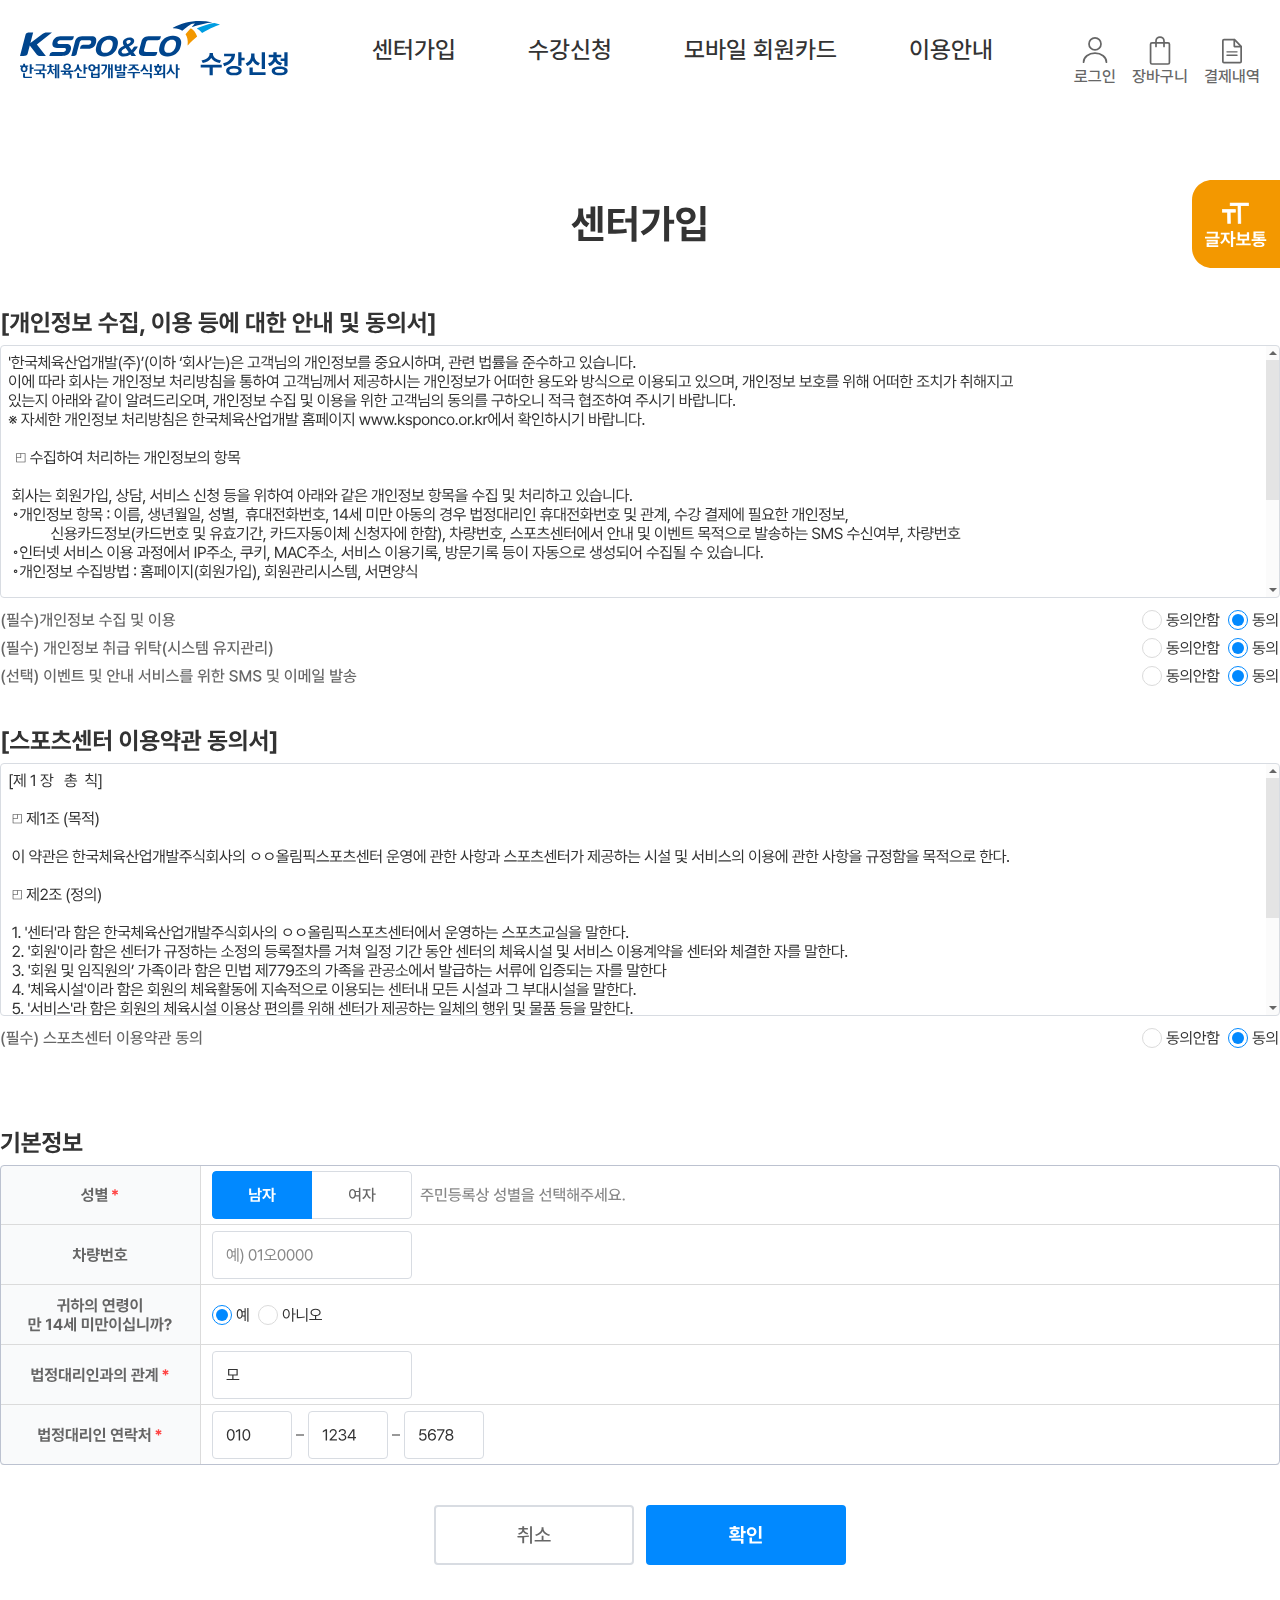
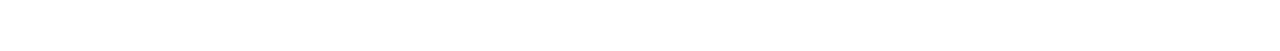
==== views/user/cs_center_join.html @ 066cdbfc ":lipstick: 한국체육산업개발 - 인덱스 페이지 수정 + 센터가입 이미지 추가" ====
<!doctype html>
<html lang=ko>
<head>
    <meta charset="UTF-8">
    <meta name="viewport" content="width=device-width, user-scalable=no, initial-scale=1.0, maximum-scale=1.0, minimum-scale=1.0">
    <meta http-equiv="X-UA-Compatible" content="ie=edge">

    <!-- css -->
    <link rel="stylesheet" href="../../resources/lib/jquery-ui-1.13.2/jquery-ui-1.13.2.css">
    <link rel="stylesheet" href="../../resources/lib/swiper/swiper.css">
    <link rel="stylesheet" href="../../resources/css/main.css">

    <!-- lib -->
    <script src="../../resources/lib/jquery-3.6.1/jquery-3.6.1.js"></script>
    <script src="../../resources/lib/jquery-ui-1.13.2/jquery-ui-1.13.2.js"></script>
    <script src="../../resources/lib/swiper/swiper.js"></script>

    <!-- js -->
    <script src="../../resources/js/main.js"></script>

    <title>센터가입</title>
    <style>
        .content-box{padding-top:20px;}
        .content-box > img{width:100%;}
    </style>
</head>
<body data-text-size="normal">
<!-- [웹 접근성] : 본문 바로가기 -->
<a href="#main" id="skip-nav">본문 바로가기</a>

<!-- [공통] 글자 텍스트 아이콘 -->
<div class="fixed-btn-wrap">
    <button type="button" class="txt-size-btn sm"><span class="visually-hidden">글씨 크게 보기</span></button>
    <button type="button" class="txt-size-btn rg active"><span class="visually-hidden">글씨 보통 보기</span></button>
    <button type="button" class="txt-size-btn lg"><span class="visually-hidden">글씨 크게 보기</span></button>
</div>

<!-- 헤더 -->
<header>
    <!-- [사이드바] dim 처리 영역 -->
    <div id="dim-overlay" class="dim"></div>
    <div class="content-wrap">
        <h1>
            <a href="../user/main.html">
                <img src="../../resources/img/common/kspo_logo.svg" alt="한국체육산업개발주식회사 수강신청" />
            </a>
        </h1>
        <nav class="sidebar">
            <!-- pc 에서의 gnb -->
            <ul class="pc-only-f">
                <li><a href="../user/cs_center_join.html">센터가입</a></li>
                <li><a href="../user/cs_course_registration.html">수강신청</a></li>
                <li><a href="../user/cs_mobile_user_card.html">모바일 회원카드</a></li>
                <li><a href="#">이용안내</a></li>
            </ul>
            <!-- mobile 에서의 gnb -->
            <div class="sidebar-title-wrap mobile-only-f">
                <button type="button" class="user-btn">로그인</button>
                <button type="button" class="close-btn"><span class="visually-hidden">닫기</span></button>
            </div>
            <div class="sidebar-menu-wrap">
                <ul class="sidebar-list mobile-only">
                    <li><a href="../user/cs_mobile_user_card.html">모바일 회원카드</a></li>
                    <li><a href="../user/cs_center_join.html">센터가입</a></li>
                    <li><a href="../user/cs_course_registration.html">수강신청</a></li>
                    <li><a href="../user/cs_shopping_cart.html">장바구니</a></li>
                    <li><a href="../user/cs_payment_history.html">결제내역</a></li>
                    <li><a href="#">이용안내</a></li>
                </ul>
            </div>
        </nav>
        <div class="btn-wrap pc-only-f">
            <a href="#" class="ico-user"><span>로그인</span></a>
            <a href="../user/cs_shopping_cart.html" class="ico-bag"><span>장바구니</span></a>
            <a href="../user/cs_payment_history.html" class="ico-pay"><span>결제내역</span></a>
        </div>
        <div class="btn-wrap sm mobile-only-f">
            <a href="#" class="ico-btn ico-user"><span class="visually-hidden">로그인</span></a>
            <a href="#" class="ico-btn ico-bc"><span class="visually-hidden">바코드</span></a>
            <button type="button" class="ico-btn ico-hamburger"><span class="visually-hidden">메뉴 열기</span></button>
        </div>
    </div>
</header>

<!-- 메인 -->
<main id="main">
    <div class="inner-wrap">
        <div class="content-box">
            <img src="../../resources/img/examplePage/img4-pc.svg" class="pc-only" alt="" />
<!--            <img src="../../resources/img/examplePage/img1-mo.svg" class="mobile-only" alt="" />-->
        </div>
    </div>
</main>
<script>
  $(document).ready(function () {
    const $hamburgerBtn = $('.ico-hamburger'); // 햄버거 버튼
    const $dimOverlay = $('#dim-overlay'); // Dim 처리 요소
    const $sidebar = $('.sidebar'); // 사이드바 메뉴
    const $closeBtn = $('.close-btn'); // 닫기 버튼
    const breakpoint = 1200; // PC와 모바일을 구분할 기준 너비

    // 햄버거 버튼 클릭 이벤트
    $hamburgerBtn.on('click', function () {
      if ($(window).width() < breakpoint) {
        // 모바일 화면일 때만 active 클래스 추가
        $dimOverlay.addClass('active');
        $sidebar.addClass('active');
        $('body').addClass('no-scroll'); // 뒷배경 스크롤 방지
      }
    });

    // 사이드바 닫기 버튼 클릭 이벤트
    $closeBtn.on('click', function () {
      removeActiveClasses();
    });

    // Dim 영역 클릭 시 사이드바 닫기
    $dimOverlay.on('click', function () {
      removeActiveClasses();
    });

    // 윈도우 리사이즈 이벤트
    $(window).on('resize', function () {
      if ($(window).width() >= breakpoint) {
        // PC 모드로 전환되면 초기화
        removeActiveClasses();
      }
    });

    // 상태 초기화 함수
    function removeActiveClasses() {
      $dimOverlay.removeClass('active');
      $sidebar.removeClass('active');
      $('body').removeClass('no-scroll'); // 스크롤 가능하게
    }
  });

</script>
</body>
</html>
---- resources/css/main.css ----
@import "font.css";
@import "reset.css";
:root {
    /* fonts weight */
    --fw-regular: 400;
    --fw-medium: 500;
    --fw-bold: 700;

    /* color */
    --color-white: #fff;
    --color-black: #333;
}
body[data-text-size='lg'] {
    /* fonts size (보통) */
    --txt-size01 : 16px;
    --txt-size02 : 18px;
    --txt-size03 : 20px;
    --txt-size04 : 24px;
    --txt-size05 : 28px;
    --txt-size06 : 32px;
    --txt-size07 : 36px;
    --txt-size08 : 40px;
    --txt-size09 : 48px;
    --txt-size10 : 60px;
    --txt-size11 : 68px;
    @media (max-width: 767px) {
        --txt-size04: 16px;
        --txt-size05: 18px;
        --txt-size07: 24px;
        --txt-size10: 24px; /* 원하는 수업을 바로 신청하세요 */
        --txt-size11: 38px;
    }
}
body[data-text-size='normal'] {
    /* fonts size (보통) */
    --txt-size01: 14px;
    --txt-size02: 16px;
    --txt-size03: 18px;
    --txt-size04: 20px;
    --txt-size05: 24px;
    --txt-size06: 28px;
    --txt-size07: 32px;
    --txt-size08: 36px;
    --txt-size09: 40px;
    --txt-size10: 48px;
    --txt-size11: 56px;

    @media (max-width: 767px) {
        --txt-size04: 13px;/* 센터 가입 */
        --txt-size05: 16px;
        --txt-size06: 16px; /* 원하시는 센터가 목록에 없으신가요 */
        --txt-size07: 20px;
        --txt-size09: 24px;
        --txt-size10: 20px; /* 원하는 수업을 바로 신청하세요 */
        --txt-size11: 32px;
    }
}

body[data-text-size='small'] {
    /* fonts size (보통) */
    --txt-size01 : 13px;
    --txt-size02 : 14px;
    --txt-size03 : 16px;
    --txt-size04 : 18px;
    --txt-size05 : 20px;
    --txt-size06 : 24px;
    --txt-size07 : 28px;
    --txt-size08 : 32px;
    --txt-size09 : 36px;
    --txt-size10 : 40px;
    --txt-size11 : 48px;
    @media (max-width: 767px) {
        --txt-size04: 12px;
        --txt-size05: 14px;
        --txt-size07: 18px;
        --txt-size10: 18px; /* 원하는 수업을 바로 신청하세요 */
        --txt-size11: 28px;
    }
}


/* 글자크기 변경 */
/* [전체] 공통 */
*{color:inherit;font-family:inherit;font-size:inherit;font-weight:inherit;line-height:1.4;word-break:break-all;padding:0;margin:0;box-sizing:border-box;}
html, body{height:100%;font-family:"Pretendard", sans-serif;font-weight:var(--fw-regular);}
#skip-nav {position: fixed;left: 0;top: -40px;width: 100%;line-height: 40px;text-align: center;background-color: rgba(0, 0, 0, 0.8);color: #ffffff;z-index: 1000000;transition: top 0.3s;box-sizing: border-box;}
#skip-nav:focus {top:0;border:5px solid #6dd585;border-radius:8px;}
.blind{height:1px;width: 1px;position: absolute;overflow: hidden;clip: rect(1px 1px 1px 1px);margin: 0;}
.visually-hidden {position:absolute;width:1px;height:1px;margin:-1px;padding:0;overflow:hidden;clip:rect(0,0,0,0);border:0;white-space: nowrap;}
.pc-only {display:block!important;}
.pc-only-f {display:flex!important;}
.mobile-only {display:none!important;}
.mobile-only-f {display:none!important;}
.ico-btn{width:28px;height:28px;}
.ico-btn.ico-bc{background:url(../img/ico/ico_bc.svg) center top no-repeat;background-size:28px;}
.ico-btn.ico-hamburger{background:url(../img/ico/ico_menu.svg) center top no-repeat;background-size:28px;}
body.no-scroll {overflow: hidden; /* 스크롤 막기 */}
/* 공통 (모달 스타일) */
.modal {display:none;width:100%;height:100%;position:fixed;top:0;left:0;background-color:rgba(0, 0, 0, 0.5);z-index: 100002;}
.modal-content {background-color: var(--color-white);padding-top:64px;border-radius: 8px; width: 90%; max-width: 800px; position: absolute; top: 50%; left: 50%; transform: translate(-50%, -50%);}
.modal-content .title-wrap {width:100%;height:64px;display:flex;justify-content:space-between;align-items:center;padding:20px;position:absolute;left:0;top:0;border-bottom:1px solid #D8DCE2;}
.modal-content .title-wrap > h3 {font-size:var(--txt-size05);font-weight:var(--fw-bold)}
.modal-content .close-btn {width:28px;height:28px;background:url(../img/ico/ico_modal_close.svg) center center no-repeat;background-size:contain;cursor:pointer;}
.modal-body {padding:40px 70px;max-height: 60vh;overflow-y: auto;}
.modal-content > .btn-wrap{padding-top:10px;}
.modal-body.h-auto {height: auto;max-height: none;}

/* 바코드 */
.bc-box > * {flex:1;width:100%;}
.bc-pl-tit {font-size:var(--txt-size05);font-weight:var(--fw-medium);color:#0189FF;}
.bc-user-name {font-size:var(--txt-size08);font-weight:var(--fw-bold);color:#333333;}
.bc-user-num {font-size:var(--txt-size06);font-weight:var(--fw-bold);color:#666666;}
.bc-img-box > img {width:100%;}
.bc-pl-tit + .bc-user-name {margin-top:20px;}
.bc-user-name + .bc-user-num {margin-top:8px;}
.bc-user-num + .bc-img-box {margin-top:12px;}
/* 글자크기 변경 아이콘 */
.fixed-btn-wrap {width:88px;height:88px;position:fixed;top:180px;right:0;z-index:10000;}
.fixed-btn-wrap > button {display:none;position:absolute;left:0;top:0;}
.fixed-btn-wrap > button.active{display:block;}
.txt-size-btn.sm {width:100%;height:100%;background:url(../img/common/txt-sm.svg)center center no-repeat;background-size:contain;}
.txt-size-btn.rg {width:100%;height:100%;background:url(../img/common/txt-rg.svg)center center no-repeat;background-size:contain;}
.txt-size-btn.lg {width:100%;height:100%;background:url(../img/common/txt-big.svg)center center no-repeat;background-size:contain;}

/* header */
header {width:100%;height:100px;display:flex;align-items:center;position:fixed;top:0;left:0;z-index:10000;background-color:var(--color-white);}
header > .content-wrap {max-width:1760px;width:100%;height:100%;display:flex;justify-content:space-between;align-items:center;margin:0 auto;}
header  h1 {width:270px;height:58px;}
header  h1  a {display:flex;}
header  h1  a > img {width: 100%;}

/* header > nav */
nav > ul > li > a {display:inline-flex;padding:12px;font-size:var(--txt-size05);font-weight:var(--fw-medium);color:var(--color-black);}
nav > ul {display:flex;align-items:center;gap:96px;}
header .btn-wrap {display:flex;align-items:center;gap:16px;}
header .btn-wrap > a {display:inline-flex;padding-top:32px;position:relative;font-size:16px;font-weight:var(--fw-medium);color:#666666;}
header .btn-wrap > a.ico-user {min-width:42px;background:url(../img/ico/ico_login.svg) center top no-repeat;background-size:contain;width:28px;height:28px;}
header .btn-wrap > a.ico-bag {min-width:56px;background:url(../img/ico/ico_bag.svg) center top no-repeat;background-size:contain;width:28px;height:28px;}
header .btn-wrap > a.ico-pay {min-width:56px;background:url(../img/ico/ico_paper.svg) center top no-repeat;background-size:contain;width:28px;height:28px;}
header .btn-wrap.sm {gap:8px;}

/* main-con-box 색상 박스 */
button.main-con-box {display:flex;}
.main-con-box{border-radius:32px;padding:40px 32px;}
.main-con-box:hover{box-shadow: 0 4px 4px rgba(0, 0, 0, 0.1);transition: box-shadow 0.3s;}
.main-con-box.blue {background-color:#D2E1FF}
.main-con-box.orange {background-color:#FFF2E4}
.main-con-box.green {background-color:#E7FFE8}
.main-con-box.skyblue {background-color:#EAF4FF}
.main-con-box.purple {background-color:#EAE3FF}
.main-con-box.red {background-color:#FFEEED;}
.main-con-box.gray {background-color:#EFEFEF}
.main-con-box.type1 {padding:60px 40px;background-image:url(../img/mainPage/main1.png);background-repeat:no-repeat;background-position:calc(100% - 48px) calc(100% - 40px);}
.main-con-box.type2 {flex:1;background-image: url(../img/mainPage/main2.png);background-repeat:no-repeat;background-position:calc(100% - 32px) calc(100% - 20px);height:380px;}
.main-con-box.type3 {width:300px;background-image: url(../img/mainPage/main3.png);background-repeat:no-repeat;background-position:calc(100% - 32px) calc(100% - 20px);height:380px;}
.main-con-box.type4 {flex:1;background-image: url(../img/mainPage/main4.png);background-repeat:no-repeat;background-position:calc(100% - 32px) calc(100% - 20px);height:280px;}
.main-con-box.type5 {flex:1;background-image: url(../img/mainPage/main5.png);background-repeat:no-repeat;background-position:calc(100% - 32px) calc(100% - 20px);height:280px;}
.main-con-box.type6 {flex:1;padding:27px 32px;}
.main-con-box.type7 {flex:1;background-image: url(../img/subPage/sub1.png);background-repeat:no-repeat;background-position:calc(100% - 20px) calc(100% - 16px);}
.main-con-box.type8 {flex:1;background-image: url(../img/subPage/sub2.png);background-repeat:no-repeat;background-position:calc(100% - 20px) calc(100% - 16px);}
.main-con-box.type9 {flex:1;background-image: url(../img/subPage/sub3.png);background-repeat:no-repeat;background-position:calc(100% - 20px) calc(100% - 16px);}
.main-con-box.type10 {flex:1;background-image: url(../img/subPage/sub4.png);background-repeat:no-repeat;background-position:calc(100% - 20px) calc(100% - 16px);}
.main-con-box.type11 {flex:1;background-image: url(../img/subPage/sub5.png);background-repeat:no-repeat;background-position:calc(100% - 20px) calc(100% - 16px);}

/* 메인 페이지 */
/* main */
main {padding-top:100px;}
main > .sec{width:100%;margin:0 auto;}

/* 공통 */
.flex-wrap {width:100%;display:flex;gap:20px;}
.flex-wrap.end {justify-content:flex-end;}
.flex-wrap.between {justify-content:space-between;}
.flex-wrap.al-end{align-items:flex-end;}
.flex-wrap.al-center{align-items:center;}
.flex-wrap.col-ver{flex-direction:column;}
.flex-wrap.gap-auto{gap:0;}
span.title-wrap{display:block;}
span.title-wrap span {display:block;text-align:left;}
.title-wrap > h2 {font-size:var(--txt-size11);font-weight:var(--fw-bold);color:#0189FF;}
span.title-wrap > .h4,
.title-wrap > h4 {font-size:var(--txt-size07);font-weight:var(--fw-bold);color:#333333;}
.title-wrap > p {font-size:var(--txt-size05);font-weight:var(--fw-medium);color:#666666;}
.title-wrap > h4.txt-big {font-size:var(--txt-size10);}
.title-wrap > h4.txt-sm {font-size:var(--txt-size05);}
.title-wrap > p.txt-sm {font-size:var(--txt-size04);}
.title-wrap > h4 + p.txt-sm {margin-top:12px;}
.title-wrap > h4.txt-sm + p.txt-sm{margin-top:4px;}
.title-wrap > p + h2 {margin-top:9px;}
.title-wrap > p + h4 {margin-top:12px;}
.title-wrap .link-btn {margin-top:12px;}
.link-btn {display:inline-flex;width:60px;height:60px;border-radius:50%;background:var(--color-white) url(../img/ico/ico_arrow_lg.svg) center center no-repeat;background-size:28px;  box-shadow: 0 4px 6px rgba(0, 0, 0, 0.1);}

/* sub-ver title */
.title-wrap.sub-ver {display:flex;flex-direction:column;align-items:center;gap:12px;margin-bottom:60px;}
.title-wrap.sub-ver > h2 {font-size:var(--txt-size09);font-weight:var(--fw-bold);color:#333333;}
.title-wrap.sub-ver > p {font-size: var(--txt-size05);font-weight:var(--fw-medium);color:#666666;}


/* dim */
.dim {display:none;position:fixed;top:0;left:0;width:100%;height:100vh;background:rgba(0,0,0,0.25);z-index:100002;opacity:1;transition:opacity 0.3s;}
.dim.active {display:block;opacity:1;}
.sidebar-title-wrap {width:100%;height:60px;background-color:#0189FF;display:flex;justify-content:space-between;align-items:center;padding:16px 16px 16px 12px;}

/* #sec1 */
#sec1 {width:100%;padding:26px 0 60px;}
#sec1 > .content-wrap{width:100%;max-width:1760px;margin:0 auto;display:flex;align-items:stretch;}
#sec1 .title-wrap + .main-con-box.type1 {margin-top:28px;height: 100%;}
#sec1 .flex-wrap.first {width:760px;}
#sec1 .flex-wrap.first + .flex-wrap {flex:1;}

/*-------------------------------------------------------------------*/
/* 서브 페이지 공통 */
.inner-wrap{width:100%;padding-top:80px;padding-bottom:86px;}
.content-box {width:100%;max-width:1280px;margin:0 auto;}
.content-box.lg {max-width:1580px;}

/* 1. cs_mobile_user_card : 모바일 회원카드 */
.online-card-wrap {padding:20px 0;}
.online-card-wrap > *{flex:1;height:460px;padding:28px 20px;}
.online-card-wrap .title-wrap > .h4 + .link-btn,
.online-card-wrap .title-wrap > h4 + .link-btn {margin-top:16px;}
.online-card-wrap + .flex-wrap {margin-top:20px;}
.txt-gray {font-size:var(--txt-size06);font-weight:var(--fw-bold);color:#666666;text-align:left;}
.arrow_link {display:inline-flex;align-items:center;padding-right:48px;height:40px;font-size: var(--txt-size04);font-weight:var(--fw-medium);color:#0189FF;background:url(../img/ico/ico_arrow_white_circle.svg) right 0 center no-repeat;background-size:40px;}
.txt-gray + .arrow_link {margin-left:60px;}

/* [반응형] : pc */
@media (max-width: 1760px) {
    /* header */
    header > .content-wrap {max-width:100%;padding:0 20px;}

    /* header > nav */
    nav > ul > li > a {padding:12px 6px;}
    nav > ul {gap:66px;}

    /* #sec1 */
    #sec1 > .content-wrap{max-width:100%;padding:0 20px;}
}

@media (max-width: 1500px) {
    /* 공통 */
    .flex-wrap.flex1 {flex:1;}

    /* header > nav */
    nav > ul > li > a {display:inline-flex;padding:12px;font-size:24px;font-weight:var(--fw-medium);color:var(--color-black);}
    nav > ul {display:flex;align-items:center;gap:48px;}

    /* #sec1 */
    #sec1 .flex-wrap.first {flex:1;}

    /* sec1 > main-con-box */
    .main-con-box.type1 {background-size:360px;}
    .main-con-box.type2 {background-size:180px;}
    .main-con-box.type3 {width:auto;flex:1;background-size:180px;}
    .main-con-box.type4 {background-size:180px;}
    .main-con-box.type5 {background-size:180px;}
}

/* [반응형] : 모바일 */
@media (max-width: 1200px) {
    /* 공통 */
    .pc-only {display:none!important;}
    .pc-only-f {display:none!important;}
    .mobile-only {display:block!important;}
    .mobile-only-f {display:flex!important;}

    /* 공통 */
    .flex-wrap.mo-col {flex-direction: column;}
    .flex-wrap.mo-j-start {justify-content:flex-start;}

    /* sec1 > main-con-box */
    .main-con-box{border-radius:8px;padding:16px 12px;}
    .main-con-box.type1 {flex:1;width:100%;}
    .main-con-box.type2 {flex:1;background-image: url(../img/mainPage/main2.png);background-repeat:no-repeat;background-position:calc(100% - 32px) calc(100% - 20px);height:380px;}
    .main-con-box.type3 {width:300px;background-image: url(../img/mainPage/main3.png);background-repeat:no-repeat;background-position:calc(100% - 32px) calc(100% - 20px);height:380px;}
    .main-con-box.type4 {flex:1;background-image: url(../img/mainPage/main4.png);background-repeat:no-repeat;background-position:calc(100% - 32px) calc(100% - 20px);height:280px;}
    .main-con-box.type5 {flex:1;background-image: url(../img/mainPage/main5.png);background-repeat:no-repeat;background-position:calc(100% - 32px) calc(100% - 20px);height:280px;}
    .main-con-box.type6 {flex:1;padding:27px 32px;}
    .main-con-box.type7 {flex:1;background-image: url(../img/subPage/sub1.png);background-repeat:no-repeat;background-position:calc(100% - 20px) calc(100% - 16px);}
    .main-con-box.type8 {flex:1;background-image: url(../img/subPage/sub2.png);background-repeat:no-repeat;background-position:calc(100% - 20px) calc(100% - 16px);}
    .main-con-box.type9 {flex:1;background-image: url(../img/subPage/sub3.png);background-repeat:no-repeat;background-position:calc(100% - 20px) calc(100% - 16px);}
    .main-con-box.type10 {flex:1;background-image: url(../img/subPage/sub4.png);background-repeat:no-repeat;background-position:calc(100% - 20px) calc(100% - 16px);}
    .main-con-box.type11 {flex:1;background-image: url(../img/subPage/sub5.png);background-repeat:no-repeat;background-position:calc(100% - 20px) calc(100% - 16px);}

    /* #sec1 */
    #sec1 .flex-wrap.first {width:100%;}

    /* sidebar */
    .sidebar {position:fixed;right:-280px;top:0;width:280px;height:100vh;padding-top:60px;z-index:100005;background-color:var(--color-white);transition: right 0.3s ease; /*transform:translateX(100%);transition:transform 0.3s*/;overflow-y:auto;}
    .sidebar.active {right:0;}
    .sidebar .sidebar-title-wrap .user-btn {height:28px;color:var(--color-white);font-size:18px;font-weight:var(--fw-medium);padding-left:32px;background:url(../img/ico/ico_login_white.svg) left center no-repeat;background-size:28px;}
    .sidebar .sidebar-title-wrap .close-btn {width:28px;height:28px;background:url(../img/ico/ico_close.svg) center center no-repeat;background-size:28px;}
    .sidebar-title-wrap{width:100%;align-items:center;justify-content:space-between;position:absolute;left:0;top:0;height:60px;}
    .sidebar .sidebar-menu-wrap {padding:8px 0;}
    .sidebar-list > li {border-bottom:1px solid #ebebeb;}
    .sidebar-list > li > a {display:block;padding:16px 12px 16px 24px ;font-size:18px;font-weight:var(--fw-medium);color:#333333;}

    /*---------------------------------*/
    /* 서브 페이지 공통 */
    .inner-wrap{padding-top:60px;padding-bottom:22px;}
    .content-box {max-width:100%;padding:0 16px;}
    .content-box.lg {max-width:100%;}
    /* 1. cs_mobile_user_card : 모바일 회원카드 */
    .online-card-wrap > *{height:80px;padding:12px 16px;}
    .online-card-wrap .title-wrap > h4 + .link-btn {margin-top:8px;}
    .online-card-wrap + .flex-wrap {margin-top:0;}
    .txt-gray {text-align:left;}
    .arrow_link {padding-right:22px;height:20px;background:url(../img/ico/ico_arrow_white_circle.svg) right 0 center no-repeat;background-size:22px;}
    .txt-gray + .arrow_link {margin-left:42px;}
}
@media (max-width: 767px) {
    /* 공통 */
    .flex-wrap{gap:12px;}
    .title-wrap > p + h2 {margin-top:4px;}
    .title-wrap > p + h4 {margin-top:8px;}
    .txt-big + .link-btn {margin-top:24px;}
    .link-btn {display:inline-flex;width:36px;height:36px;border-radius:50%;background:var(--color-white) url(../img/ico/ico_arrow_sm.svg) center center no-repeat;background-size:20px;}

    /* sub-ver title */
    .title-wrap.sub-ver {gap:8px;margin-bottom:0;padding:0 16px;}

    /* main-con-box 색상 박스 */
    .main-con-box.type1 {padding:20px 12px;background-position:calc(100% - 12px) calc(100% - 12px);background-size: 150px;height:173px;}
    .main-con-box.type2 {background-position:calc(100% - 8px) calc(100% - 8px);background-size: 96px;height:160px;}
    .main-con-box.type3 {background-position:calc(100% - 8px) calc(100% - 8px);background-size: 96px;height:160px}
    .main-con-box.type4 {background-position:calc(100% - 8px) calc(100% - 8px);background-size: 96px;height:160px;}
    .main-con-box.type5 {background-position:calc(100% - 8px) calc(100% - 8px);background-size: 96px;height:160px;}
    .main-con-box.type6 {flex:1;padding:16px 0 24px;border-radius:0;position:relative;margin-top:14px;}
    .main-con-box.type6 .flex-wrap.between.al-center {justify-content:flex-start;align-items:flex-start;}
    .main-con-box.type6::before{content:'';width:calc(100% + 40px);height:100%;background-color:#EFEFEF;position:absolute;left:-20px;top:0;z-index:-1;}

    /* 글자크기 변경 아이콘 */
    .fixed-btn-wrap {width:60px;height:60px;top:60px;}
    .txt-size-btn.sm {width:100%;height:100%;background:url(../img/common/txt-sm-mo.svg)center center no-repeat;background-size:contain;}
    .txt-size-btn.rg {width:100%;height:100%;background:url(../img/common/txt-rg-mo.svg)center center no-repeat;background-size:contain;}
    .txt-size-btn.lg {width:100%;height:100%;background:url(../img/common/txt-lg-mo.svg)center center no-repeat;background-size:contain;}


    main {padding-top:60px;}
    /* #sec1 */
    #sec1 {padding:20px 0 0;}
    #sec1 .title-wrap + .main-con-box.type1 {margin-top:0;height: 100%;}
    #sec1 .flex-wrap.first + .flex-wrap {flex:1;}

    /* header */
    header {height:60px;}
    header > .content-wrap {width:100%;height:100%;padding:15px 20px;}
    header  h1 {width:130px;height:29px;}

    /* sidebar */
    .sidebar .sidebar-title-wrap .user-btn {font-size:12px;}
    .sidebar-list > li > a {font-size:14px;}

    /*임시*/
    .bc-box {max-width:480px;margin:0 auto;}
    .bc-img-box {height:128px;}
    .bc-img-box img {height:100%;}
    .bc-user-name {font-size:32px;margin-top:12px!important;}
    .bc-user-num {font-weight: var(--fw-medium)!important;}


    /* 모달 */
    .modal-body {padding: 16px 44px;height:100%;display:flex;align-items:center;}
    .modal-content {
        max-width: none;
        transform: translate(-50%, -50%) rotate(-90deg); /* -90도 회전 */
        transform-origin: center; /* 중심축 설정 */

        /* 가로 및 세로 여백 각각 16px 추가 */
        width: calc(100vh - 32px); /* 회전하므로 높이와 너비 반대로 계산 */
        height: calc(100vw - 32px);
    }
}

@media (max-width: 380px) {
    /* 모달 */
    .modal-body {padding: 8px 44px;height:100%;display:flex;align-items:center;}
}
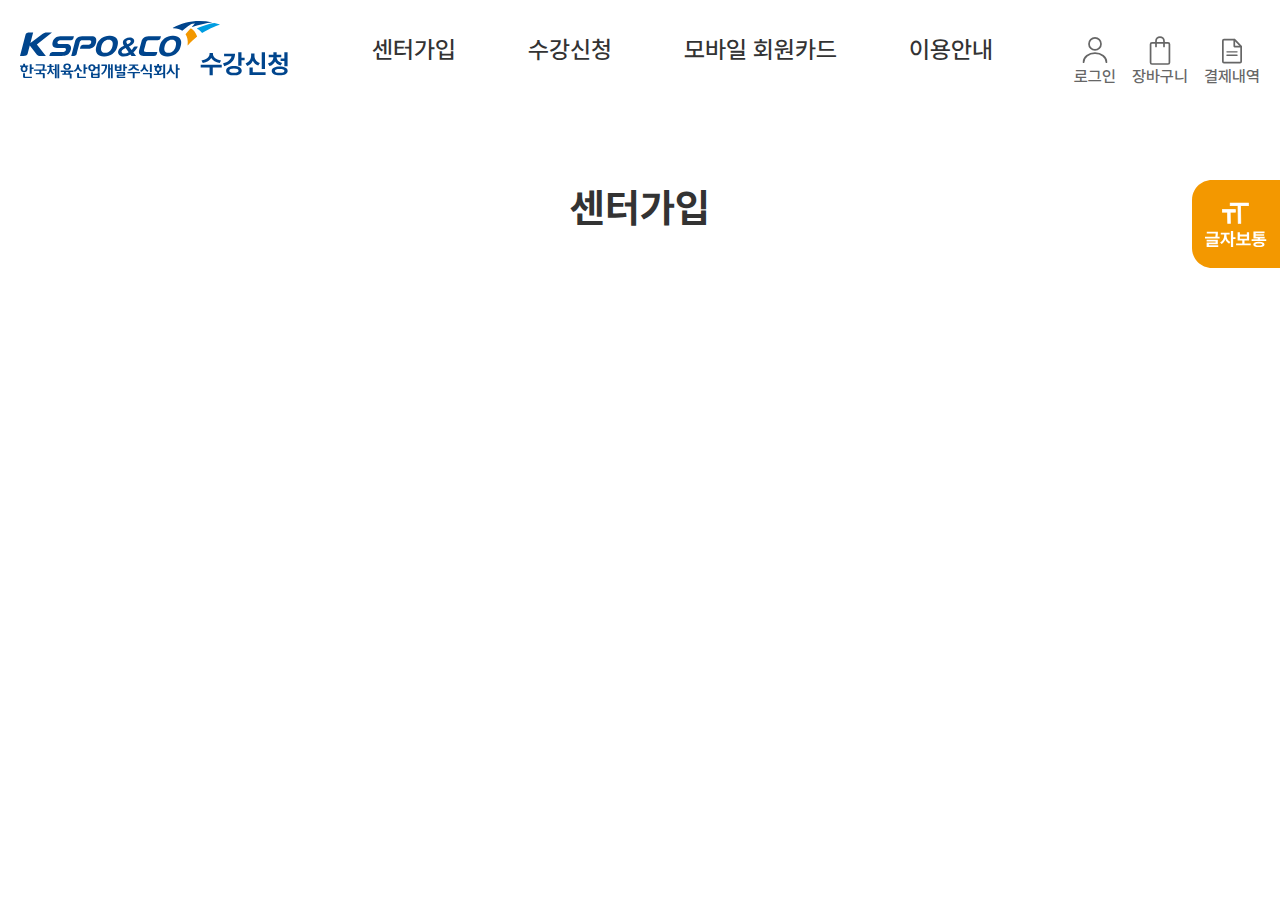
==== commit 144479d1: ":lipstick: 웹표준/접근성 관련 가이드 작업 진행중" ====
--- a/views/user/cs_center_join.html
+++ b/views/user/cs_center_join.html
@@ -20,8 +20,8 @@
 
     <title>센터가입</title>
     <style>
-        .content-box{padding-top:20px;}
-        .content-box > img{width:100%;}
+        /*.content-box{padding-top:20px;}*/
+        /*.content-box > img{width:100%;}*/
     </style>
 </head>
 <body data-text-size="normal">
@@ -42,7 +42,7 @@
     <div class="content-wrap">
         <h1>
             <a href="../user/main.html">
-                <img src="../../resources/img/common/kspo_logo.svg" alt="한국체육산업개발주식회사 수강신청" />
+                <img src="../../resources/images/common/kspo_logo.svg" alt="한국체육산업개발주식회사 수강신청" />
             </a>
         </h1>
         <nav class="sidebar">
@@ -85,10 +85,10 @@
 <!-- 메인 -->
 <main id="main">
     <div class="inner-wrap">
-        <div class="content-box">
-            <img src="../../resources/img/examplePage/img4-pc.svg" class="pc-only" alt="" />
-<!--            <img src="../../resources/img/examplePage/img1-mo.svg" class="mobile-only" alt="" />-->
+        <div class="title-wrap sub-ver">
+            <h2>센터가입</h2>
         </div>
+        <!-- 1. 라디오 버튼 -->
     </div>
 </main>
 <script>
--- a/resources/css/main.css
+++ b/resources/css/main.css
@@ -1,126 +1,26 @@
+@import "variable.css";
 @import "font.css";
 @import "reset.css";
-:root {
-    /* fonts weight */
-    --fw-regular: 400;
-    --fw-medium: 500;
-    --fw-bold: 700;
-
-    /* color */
-    --color-white: #fff;
-    --color-black: #333;
-}
-body[data-text-size='lg'] {
-    /* fonts size (보통) */
-    --txt-size01 : 16px;
-    --txt-size02 : 18px;
-    --txt-size03 : 20px;
-    --txt-size04 : 24px;
-    --txt-size05 : 28px;
-    --txt-size06 : 32px;
-    --txt-size07 : 36px;
-    --txt-size08 : 40px;
-    --txt-size09 : 48px;
-    --txt-size10 : 60px;
-    --txt-size11 : 68px;
-    @media (max-width: 767px) {
-        --txt-size04: 16px;
-        --txt-size05: 18px;
-        --txt-size07: 24px;
-        --txt-size10: 24px; /* 원하는 수업을 바로 신청하세요 */
-        --txt-size11: 38px;
-    }
-}
-body[data-text-size='normal'] {
-    /* fonts size (보통) */
-    --txt-size01: 14px;
-    --txt-size02: 16px;
-    --txt-size03: 18px;
-    --txt-size04: 20px;
-    --txt-size05: 24px;
-    --txt-size06: 28px;
-    --txt-size07: 32px;
-    --txt-size08: 36px;
-    --txt-size09: 40px;
-    --txt-size10: 48px;
-    --txt-size11: 56px;
-
-    @media (max-width: 767px) {
-        --txt-size04: 13px;/* 센터 가입 */
-        --txt-size05: 16px;
-        --txt-size06: 16px; /* 원하시는 센터가 목록에 없으신가요 */
-        --txt-size07: 20px;
-        --txt-size09: 24px;
-        --txt-size10: 20px; /* 원하는 수업을 바로 신청하세요 */
-        --txt-size11: 32px;
-    }
-}
-
-body[data-text-size='small'] {
-    /* fonts size (보통) */
-    --txt-size01 : 13px;
-    --txt-size02 : 14px;
-    --txt-size03 : 16px;
-    --txt-size04 : 18px;
-    --txt-size05 : 20px;
-    --txt-size06 : 24px;
-    --txt-size07 : 28px;
-    --txt-size08 : 32px;
-    --txt-size09 : 36px;
-    --txt-size10 : 40px;
-    --txt-size11 : 48px;
-    @media (max-width: 767px) {
-        --txt-size04: 12px;
-        --txt-size05: 14px;
-        --txt-size07: 18px;
-        --txt-size10: 18px; /* 원하는 수업을 바로 신청하세요 */
-        --txt-size11: 28px;
-    }
-}
-
+@import "common.css";
+@import "modal.css";
+
+body.loading {visibility: hidden}
+/* 초기화가 끝난 후 visibility 복구 */
+body:not(.loading) {visibility: visible; /* 초기화 후 화면 표시 */}
+/* 기본적으로 버튼 active 상태 조정 */
+.txt-size-btn.active {background: blue; /* 표시를 위한 임시 색상 */color: white;}
 
 /* 글자크기 변경 */
-/* [전체] 공통 */
-*{color:inherit;font-family:inherit;font-size:inherit;font-weight:inherit;line-height:1.4;word-break:break-all;padding:0;margin:0;box-sizing:border-box;}
-html, body{height:100%;font-family:"Pretendard", sans-serif;font-weight:var(--fw-regular);}
-#skip-nav {position: fixed;left: 0;top: -40px;width: 100%;line-height: 40px;text-align: center;background-color: rgba(0, 0, 0, 0.8);color: #ffffff;z-index: 1000000;transition: top 0.3s;box-sizing: border-box;}
-#skip-nav:focus {top:0;border:5px solid #6dd585;border-radius:8px;}
-.blind{height:1px;width: 1px;position: absolute;overflow: hidden;clip: rect(1px 1px 1px 1px);margin: 0;}
-.visually-hidden {position:absolute;width:1px;height:1px;margin:-1px;padding:0;overflow:hidden;clip:rect(0,0,0,0);border:0;white-space: nowrap;}
-.pc-only {display:block!important;}
-.pc-only-f {display:flex!important;}
-.mobile-only {display:none!important;}
-.mobile-only-f {display:none!important;}
-.ico-btn{width:28px;height:28px;}
-.ico-btn.ico-bc{background:url(../img/ico/ico_bc.svg) center top no-repeat;background-size:28px;}
-.ico-btn.ico-hamburger{background:url(../img/ico/ico_menu.svg) center top no-repeat;background-size:28px;}
-body.no-scroll {overflow: hidden; /* 스크롤 막기 */}
-/* 공통 (모달 스타일) */
-.modal {display:none;width:100%;height:100%;position:fixed;top:0;left:0;background-color:rgba(0, 0, 0, 0.5);z-index: 100002;}
-.modal-content {background-color: var(--color-white);padding-top:64px;border-radius: 8px; width: 90%; max-width: 800px; position: absolute; top: 50%; left: 50%; transform: translate(-50%, -50%);}
-.modal-content .title-wrap {width:100%;height:64px;display:flex;justify-content:space-between;align-items:center;padding:20px;position:absolute;left:0;top:0;border-bottom:1px solid #D8DCE2;}
-.modal-content .title-wrap > h3 {font-size:var(--txt-size05);font-weight:var(--fw-bold)}
-.modal-content .close-btn {width:28px;height:28px;background:url(../img/ico/ico_modal_close.svg) center center no-repeat;background-size:contain;cursor:pointer;}
-.modal-body {padding:40px 70px;max-height: 60vh;overflow-y: auto;}
-.modal-content > .btn-wrap{padding-top:10px;}
-.modal-body.h-auto {height: auto;max-height: none;}
-
-/* 바코드 */
-.bc-box > * {flex:1;width:100%;}
-.bc-pl-tit {font-size:var(--txt-size05);font-weight:var(--fw-medium);color:#0189FF;}
-.bc-user-name {font-size:var(--txt-size08);font-weight:var(--fw-bold);color:#333333;}
-.bc-user-num {font-size:var(--txt-size06);font-weight:var(--fw-bold);color:#666666;}
-.bc-img-box > img {width:100%;}
-.bc-pl-tit + .bc-user-name {margin-top:20px;}
-.bc-user-name + .bc-user-num {margin-top:8px;}
-.bc-user-num + .bc-img-box {margin-top:12px;}
 /* 글자크기 변경 아이콘 */
 .fixed-btn-wrap {width:88px;height:88px;position:fixed;top:180px;right:0;z-index:10000;}
 .fixed-btn-wrap > button {display:none;position:absolute;left:0;top:0;}
 .fixed-btn-wrap > button.active{display:block;}
-.txt-size-btn.sm {width:100%;height:100%;background:url(../img/common/txt-sm.svg)center center no-repeat;background-size:contain;}
-.txt-size-btn.rg {width:100%;height:100%;background:url(../img/common/txt-rg.svg)center center no-repeat;background-size:contain;}
-.txt-size-btn.lg {width:100%;height:100%;background:url(../img/common/txt-big.svg)center center no-repeat;background-size:contain;}
+.txt-size-btn.sm {width:100%;height:100%;background:url(../images/common/txt-sm.svg)center center no-repeat;background-size:contain;transition:background 0.3s;}
+.txt-size-btn.rg {width:100%;height:100%;background:url(../images/common/txt-rg.svg)center center no-repeat;background-size:contain;transition:background 0.3s;}
+.txt-size-btn.lg {width:100%;height:100%;background:url(../images/common/txt-big.svg)center center no-repeat;background-size:contain;transition:background 0.3s;}
+.txt-size-btn.sm:hover {background:url(../images/common/txt-sm-hover.svg)center center no-repeat;background-size:contain;}
+.txt-size-btn.rg:hover {background:url(../images/common/txt-rg-hover.svg)center center no-repeat;background-size:contain;}
+.txt-size-btn.lg:hover {background:url(../images/common/txt-big-hover.svg)center center no-repeat;background-size:contain;}
 
 /* header */
 header {width:100%;height:100px;display:flex;align-items:center;position:fixed;top:0;left:0;z-index:10000;background-color:var(--color-white);}
@@ -133,11 +33,12 @@
 nav > ul > li > a {display:inline-flex;padding:12px;font-size:var(--txt-size05);font-weight:var(--fw-medium);color:var(--color-black);}
 nav > ul {display:flex;align-items:center;gap:96px;}
 header .btn-wrap {display:flex;align-items:center;gap:16px;}
-header .btn-wrap > a {display:inline-flex;padding-top:32px;position:relative;font-size:16px;font-weight:var(--fw-medium);color:#666666;}
-header .btn-wrap > a.ico-user {min-width:42px;background:url(../img/ico/ico_login.svg) center top no-repeat;background-size:contain;width:28px;height:28px;}
-header .btn-wrap > a.ico-bag {min-width:56px;background:url(../img/ico/ico_bag.svg) center top no-repeat;background-size:contain;width:28px;height:28px;}
-header .btn-wrap > a.ico-pay {min-width:56px;background:url(../img/ico/ico_paper.svg) center top no-repeat;background-size:contain;width:28px;height:28px;}
+header .btn-wrap > a {display:inline-flex;padding-top:32px;position:relative;font-size:var(--txt-size02);font-weight:var(--fw-medium);color:#666666;}
+header .btn-wrap > a.ico-user {min-width:42px;background:url(../images/ico/ico_login.svg) center top no-repeat;background-size:contain;width:28px;height:28px;}
+header .btn-wrap > a.ico-bag {min-width:56px;background:url(../images/ico/ico_bag.svg) center top no-repeat;background-size:contain;width:28px;height:28px;}
+header .btn-wrap > a.ico-pay {min-width:56px;background:url(../images/ico/ico_paper.svg) center top no-repeat;background-size:contain;width:28px;height:28px;}
 header .btn-wrap.sm {gap:8px;}
+.sidebar .pc-only-f > li:hover > a {color:#0189FF;font-weight:var(--fw-bold);transition:color 0.3s;}
 
 /* main-con-box 색상 박스 */
 button.main-con-box {display:flex;}
@@ -150,17 +51,17 @@
 .main-con-box.purple {background-color:#EAE3FF}
 .main-con-box.red {background-color:#FFEEED;}
 .main-con-box.gray {background-color:#EFEFEF}
-.main-con-box.type1 {padding:60px 40px;background-image:url(../img/mainPage/main1.png);background-repeat:no-repeat;background-position:calc(100% - 48px) calc(100% - 40px);}
-.main-con-box.type2 {flex:1;background-image: url(../img/mainPage/main2.png);background-repeat:no-repeat;background-position:calc(100% - 32px) calc(100% - 20px);height:380px;}
-.main-con-box.type3 {width:300px;background-image: url(../img/mainPage/main3.png);background-repeat:no-repeat;background-position:calc(100% - 32px) calc(100% - 20px);height:380px;}
-.main-con-box.type4 {flex:1;background-image: url(../img/mainPage/main4.png);background-repeat:no-repeat;background-position:calc(100% - 32px) calc(100% - 20px);height:280px;}
-.main-con-box.type5 {flex:1;background-image: url(../img/mainPage/main5.png);background-repeat:no-repeat;background-position:calc(100% - 32px) calc(100% - 20px);height:280px;}
+.main-con-box.type1 {padding:60px 40px;background-image:url(../images/mainPage/main1.png);background-repeat:no-repeat;background-position:calc(100% - 48px) calc(100% - 40px);}
+.main-con-box.type2 {flex:1;background-image: url(../images/mainPage/main2.png);background-repeat:no-repeat;background-position:calc(100% - 32px) calc(100% - 20px);height:380px;}
+.main-con-box.type3 {width:300px;background-image: url(../images/mainPage/main3.png);background-repeat:no-repeat;background-position:calc(100% - 32px) calc(100% - 20px);height:380px;}
+.main-con-box.type4 {flex:1;background-image: url(../images/mainPage/main4.png);background-repeat:no-repeat;background-position:calc(100% - 32px) calc(100% - 20px);height:280px;}
+.main-con-box.type5 {flex:1;background-image: url(../images/mainPage/main5.png);background-repeat:no-repeat;background-position:calc(100% - 32px) calc(100% - 20px);height:280px;}
 .main-con-box.type6 {flex:1;padding:27px 32px;}
-.main-con-box.type7 {flex:1;background-image: url(../img/subPage/sub1.png);background-repeat:no-repeat;background-position:calc(100% - 20px) calc(100% - 16px);}
-.main-con-box.type8 {flex:1;background-image: url(../img/subPage/sub2.png);background-repeat:no-repeat;background-position:calc(100% - 20px) calc(100% - 16px);}
-.main-con-box.type9 {flex:1;background-image: url(../img/subPage/sub3.png);background-repeat:no-repeat;background-position:calc(100% - 20px) calc(100% - 16px);}
-.main-con-box.type10 {flex:1;background-image: url(../img/subPage/sub4.png);background-repeat:no-repeat;background-position:calc(100% - 20px) calc(100% - 16px);}
-.main-con-box.type11 {flex:1;background-image: url(../img/subPage/sub5.png);background-repeat:no-repeat;background-position:calc(100% - 20px) calc(100% - 16px);}
+.main-con-box.type7 {flex:1;background-image: url(../images/subPage/sub1.png);background-repeat:no-repeat;background-position:calc(100% - 20px) calc(100% - 16px);}
+.main-con-box.type8 {flex:1;background-image: url(../images/subPage/sub2.png);background-repeat:no-repeat;background-position:calc(100% - 20px) calc(100% - 16px);}
+.main-con-box.type9 {flex:1;background-image: url(../images/subPage/sub3.png);background-repeat:no-repeat;background-position:calc(100% - 20px) calc(100% - 16px);}
+.main-con-box.type10 {flex:1;background-image: url(../images/subPage/sub4.png);background-repeat:no-repeat;background-position:calc(100% - 20px) calc(100% - 16px);}
+.main-con-box.type11 {flex:1;background-image: url(../images/subPage/sub5.png);background-repeat:no-repeat;background-position:calc(100% - 20px) calc(100% - 16px);}
 
 /* 메인 페이지 */
 /* main */
@@ -171,10 +72,12 @@
 .flex-wrap {width:100%;display:flex;gap:20px;}
 .flex-wrap.end {justify-content:flex-end;}
 .flex-wrap.between {justify-content:space-between;}
+.flex-wrap.center {justify-content:center;}
 .flex-wrap.al-end{align-items:flex-end;}
 .flex-wrap.al-center{align-items:center;}
 .flex-wrap.col-ver{flex-direction:column;}
 .flex-wrap.gap-auto{gap:0;}
+.flex-wrap .flex1 {flex:1;}
 span.title-wrap{display:block;}
 span.title-wrap span {display:block;text-align:left;}
 .title-wrap > h2 {font-size:var(--txt-size11);font-weight:var(--fw-bold);color:#0189FF;}
@@ -189,12 +92,68 @@
 .title-wrap > p + h2 {margin-top:9px;}
 .title-wrap > p + h4 {margin-top:12px;}
 .title-wrap .link-btn {margin-top:12px;}
-.link-btn {display:inline-flex;width:60px;height:60px;border-radius:50%;background:var(--color-white) url(../img/ico/ico_arrow_lg.svg) center center no-repeat;background-size:28px;  box-shadow: 0 4px 6px rgba(0, 0, 0, 0.1);}
+.link-btn {display:inline-flex;width:60px;height:60px;border-radius:50%;background:var(--color-white) url(../images/ico/ico_arrow_lg.svg) center center no-repeat;background-size:28px;  box-shadow: 0 4px 6px rgba(0, 0, 0, 0.1);}
+.main-con-box:hover .link-btn {background:var(--color-white) url(../images/ico/ico_arrow_lg_active.svg) center center no-repeat;background-size:28px;}
 
 /* sub-ver title */
 .title-wrap.sub-ver {display:flex;flex-direction:column;align-items:center;gap:12px;margin-bottom:60px;}
 .title-wrap.sub-ver > h2 {font-size:var(--txt-size09);font-weight:var(--fw-bold);color:#333333;}
 .title-wrap.sub-ver > p {font-size: var(--txt-size05);font-weight:var(--fw-medium);color:#666666;}
+
+/* sub-ver subTitle4 */
+.sub-content-box {width:100%;}
+.sub-content-box + .sub-content-box {margin-top:40px;}
+.sub-content-box [class^="sub-title"] {margin-bottom:8px;}
+.sub-title {font-size:var(--txt-size05);font-weight:var(--fw-bold);}
+.sub-title2 {font-size:var(--txt-size04);font-weight:var(--fw-bold);color:var(--color-gray);}
+
+/* 커스텀 테이블 (original table) */
+.custom-table-wrap {border-radius:4px;border:2px solid var(--table-border-color);overflow:hidden}
+.custom-table {width: 100%;height: 100%;}
+.custom-table + .custom-table {border-left:1px solid var(--table-border-color)}
+.custom-table table {width: 100%}
+.custom-table tr > th {height:48px;  overflow: hidden;box-sizing:border-box;padding:2px 2px;background-color:var(--table-cell-bg);border-bottom:1px solid var(--table-border-color);border-right:1px solid var(--table-border-color);}
+.custom-table td {padding:2px 2px;border-bottom:1px solid var(--table-border-color);border-right:1px solid var(--table-border-color);}
+.custom-table th.col1-2-3 {height:72px;}
+.custom-table th.col1-3-4 {height:64px;}
+.custom-table th.mw-75 {min-width:75px;}
+/*.custom-table td.col1-5 {height:69px;}*/
+.custom-table .th-wrap {display:flex;justify-content:center;font-size:var(--txt-size02);font-weight:var(--fw-bold);color:var(--color-gray);}
+.custom-table .td-wrap {display:flex;justify-content:center;text-align:center;}
+.custom-table .td-wrap.left {text-align:left;}
+.custom-table td.pd-sm {padding:2px 21px}
+
+.custom-table .no-bl {border-left: 0;}
+.custom-table .no-br {border-right: 0;}
+.custom-table .no-bb {border-bottom: 0;}
+
+/* custom table */
+.table {display: grid;width: 100%;border: 1px solid var(--table-border-color);}
+/* custom table : 그리드 수 */
+.table[data-colums="7"] {grid-template-columns:repeat(7, 1fr);}
+/*.table[data-rows="12"] {grid-template-rows: repeat(12, 1fr);}*/
+/* custom table */
+.table-header, .table-row {display: contents;}
+.table-header div, .table-row div {display:inline-flex;justify-content:center;align-items:center;padding: 12px;text-align: center;}
+.table div[role="columnheader"] {font-weight: bold;background: var(--table-cell-bg);}
+.table-row div {font-weight:var(--fw-medium);background:var(--table-cell-td-bg);}
+/* custom table > border */
+.table-header div,
+.table-row div {border-left:1px solid var(--table-border-color);border-bottom: 1px solid var(--table-border-color);}
+.table-row:last-child div{border-bottom: 0;}
+.no-bl {border-left: 0;}
+.no-br {border-right: 0;}
+.no-bb {border-bottom: 0;}
+
+.colspan-2 {grid-column: span 2;}
+.colspan-3 {grid-column: span 3;}
+.rowspan-2 {grid-row: span 2;}
+.rowspan-3 {grid-row: span 3;}
+.rowspan-4 {grid-row: span 4;}
+.rowspan-12 {grid-row: span 12;}
+/* 여기에 fractional rowspan을 위해 height를 지정한 스타일을 적용 */
+.rowspan-1-5 {grid-row: span 2; /* 사실상 1.5행으로 맞추기 위해 두 행에 걸쳐져 있도록 설정 */}
+.grid-row-1 {grid-row: 1;}
 
 
 /* dim */
@@ -215,15 +174,93 @@
 .content-box {width:100%;max-width:1280px;margin:0 auto;}
 .content-box.lg {max-width:1580px;}
 
-/* 1. cs_mobile_user_card : 모바일 회원카드 */
-.online-card-wrap {padding:20px 0;}
-.online-card-wrap > *{flex:1;height:460px;padding:28px 20px;}
-.online-card-wrap .title-wrap > .h4 + .link-btn,
-.online-card-wrap .title-wrap > h4 + .link-btn {margin-top:16px;}
-.online-card-wrap + .flex-wrap {margin-top:20px;}
-.txt-gray {font-size:var(--txt-size06);font-weight:var(--fw-bold);color:#666666;text-align:left;}
-.arrow_link {display:inline-flex;align-items:center;padding-right:48px;height:40px;font-size: var(--txt-size04);font-weight:var(--fw-medium);color:#0189FF;background:url(../img/ico/ico_arrow_white_circle.svg) right 0 center no-repeat;background-size:40px;}
-.txt-gray + .arrow_link {margin-left:60px;}
+/* 탭 */
+.tab-wrap {position:relative;}
+.tab-wrap .first-depth {display:flex;align-items:center;}
+.tab-wrap .first-depth > li {flex:1;height:64px;border-top:1px solid var(--border-color);border-bottom:1px solid var(--border-color);}
+.tab-wrap .first-depth > li > .tab-box {display:none;}
+.tab-wrap .first-depth > li.active > .tab-box {display:flex;}
+.tab-box {position:absolute;left:0;top:104px;width:100%;}
+.tab-wrap .first-depth > li > button {width:100%;height:100%;display:flex;justify-content:center;align-items:center;text-align:center;font-size:var(--txt-size04);font-weight:var(--fw-medium);color:var(--color-gray);}
+.tab-wrap .first-depth > li + li {border-left:1px solid var(--border-color);}
+.tab-wrap .first-depth > li:first-child {border-left:1px solid var(--border-color);border-radius:4px 0 0 4px;overflow:hidden;}
+.tab-wrap .first-depth > li:last-child {border-right:1px solid var(--border-color);border-radius:0 4px 4px 0;overflow:hidden;}
+.tab-wrap .first-depth > li.active {border-top-color:var(--color-primary);border-bottom-color:var(--color-primary);}
+.tab-wrap .first-depth > li:first-child.active {border-right-color:var(--color-primary);}
+.tab-wrap .first-depth > li:last-child.active {border-right-color:var(--color-primary);}
+.tab-wrap .first-depth > li.active > button {font-weight:var(--fw-bold);color:var(--color-white);background-color:var(--color-primary);}
+
+@media (max-width:767px) {
+    .tab-wrap .first-depth {position: relative;display: block;}
+    .tab-wrap .first-depth > li {
+        display: none;
+        height: 48px; /* 모바일에서 높이 조정 */
+        margin-bottom: -1px; /* border 겹침 방지 */
+        border: none;
+
+    }
+
+    .tab-wrap .first-depth > li > button {
+        height: 100%;
+        padding: 0 16px; /* 좌우 여백 추가 */
+        justify-content: space-between; /* 텍스트와 화살표 정렬 */
+        background-color:red;
+        z-index: 1000;
+    }
+
+    .tab-wrap .first-depth > li.active {
+        display: block;
+        border: 1px solid var(--border-color);
+        border-radius: 4px;
+    }
+
+    /* 열린 상태 스타일 */
+    .tab-wrap .first-depth.opened > li {
+        display: block;
+        border: 1px solid var(--border-color);
+    }
+
+    .tab-wrap .first-depth.opened > li.active {
+        border-bottom: none;
+        border-radius: 4px 4px 0 0;
+    }
+
+    .tab-wrap .first-depth.opened > li:not(.active) {
+        border-top: none;
+    }
+
+    .tab-wrap .first-depth.opened > li:last-child {
+        border-radius: 0 0 4px 4px;
+        border-bottom: 1px solid var(--border-color);
+        margin-bottom: 0;
+    }
+
+    /* 화살표 아이콘 */
+    .tab-wrap .first-depth > li.active > button::after {
+        content: '';
+        width: 0;
+        height: 0;
+        border-left: 6px solid transparent;
+        border-right: 6px solid transparent;
+        border-top: 6px solid currentColor;
+        transition: transform 0.2s ease;
+    }
+
+    /* 열린 상태의 화살표 회전 */
+    .tab-wrap .first-depth.opened > li.active > button::after {
+        transform: rotate(180deg);
+    }
+
+    .tab-box {
+        z-index: -1;
+        top: 64px; /* 모바일에서 탭 박스 위치 조정 */
+    }
+
+
+}
+
+
+
 
 /* [반응형] : pc */
 @media (max-width: 1760px) {
@@ -243,7 +280,7 @@
     .flex-wrap.flex1 {flex:1;}
 
     /* header > nav */
-    nav > ul > li > a {display:inline-flex;padding:12px;font-size:24px;font-weight:var(--fw-medium);color:var(--color-black);}
+    nav > ul > li > a {display:inline-flex;padding:12px;font-weight:var(--fw-medium);color:var(--color-black);}
     nav > ul {display:flex;align-items:center;gap:48px;}
 
     /* #sec1 */
@@ -272,16 +309,16 @@
     /* sec1 > main-con-box */
     .main-con-box{border-radius:8px;padding:16px 12px;}
     .main-con-box.type1 {flex:1;width:100%;}
-    .main-con-box.type2 {flex:1;background-image: url(../img/mainPage/main2.png);background-repeat:no-repeat;background-position:calc(100% - 32px) calc(100% - 20px);height:380px;}
-    .main-con-box.type3 {width:300px;background-image: url(../img/mainPage/main3.png);background-repeat:no-repeat;background-position:calc(100% - 32px) calc(100% - 20px);height:380px;}
-    .main-con-box.type4 {flex:1;background-image: url(../img/mainPage/main4.png);background-repeat:no-repeat;background-position:calc(100% - 32px) calc(100% - 20px);height:280px;}
-    .main-con-box.type5 {flex:1;background-image: url(../img/mainPage/main5.png);background-repeat:no-repeat;background-position:calc(100% - 32px) calc(100% - 20px);height:280px;}
+    .main-con-box.type2 {flex:1;background-image: url(../images/mainPage/main2.png);background-repeat:no-repeat;background-position:calc(100% - 32px) calc(100% - 20px);height:380px;}
+    .main-con-box.type3 {width:300px;background-image: url(../images/mainPage/main3.png);background-repeat:no-repeat;background-position:calc(100% - 32px) calc(100% - 20px);height:380px;}
+    .main-con-box.type4 {flex:1;background-image: url(../images/mainPage/main4.png);background-repeat:no-repeat;background-position:calc(100% - 32px) calc(100% - 20px);height:280px;}
+    .main-con-box.type5 {flex:1;background-image: url(../images/mainPage/main5.png);background-repeat:no-repeat;background-position:calc(100% - 32px) calc(100% - 20px);height:280px;}
     .main-con-box.type6 {flex:1;padding:27px 32px;}
-    .main-con-box.type7 {flex:1;background-image: url(../img/subPage/sub1.png);background-repeat:no-repeat;background-position:calc(100% - 20px) calc(100% - 16px);}
-    .main-con-box.type8 {flex:1;background-image: url(../img/subPage/sub2.png);background-repeat:no-repeat;background-position:calc(100% - 20px) calc(100% - 16px);}
-    .main-con-box.type9 {flex:1;background-image: url(../img/subPage/sub3.png);background-repeat:no-repeat;background-position:calc(100% - 20px) calc(100% - 16px);}
-    .main-con-box.type10 {flex:1;background-image: url(../img/subPage/sub4.png);background-repeat:no-repeat;background-position:calc(100% - 20px) calc(100% - 16px);}
-    .main-con-box.type11 {flex:1;background-image: url(../img/subPage/sub5.png);background-repeat:no-repeat;background-position:calc(100% - 20px) calc(100% - 16px);}
+    .main-con-box.type7 {flex:1;background-image: url(../images/subPage/sub1.png);background-repeat:no-repeat;background-position:calc(100% - 20px) calc(100% - 16px);background-size:80px;}
+    .main-con-box.type8 {flex:1;background-image: url(../images/subPage/sub2.png);background-repeat:no-repeat;background-position:calc(100% - 20px) calc(100% - 16px);background-size:80px;}
+    .main-con-box.type9 {flex:1;background-image: url(../images/subPage/sub3.png);background-repeat:no-repeat;background-position:calc(100% - 20px) calc(100% - 16px);background-size:80px;}
+    .main-con-box.type10 {flex:1;background-image: url(../images/subPage/sub4.png);background-repeat:no-repeat;background-position:calc(100% - 20px) calc(100% - 16px);background-size:80px;}
+    .main-con-box.type11 {flex:1;background-image: url(../images/subPage/sub5.png);background-repeat:no-repeat;background-position:calc(100% - 20px) calc(100% - 16px);background-size:80px;}
 
     /* #sec1 */
     #sec1 .flex-wrap.first {width:100%;}
@@ -289,33 +326,28 @@
     /* sidebar */
     .sidebar {position:fixed;right:-280px;top:0;width:280px;height:100vh;padding-top:60px;z-index:100005;background-color:var(--color-white);transition: right 0.3s ease; /*transform:translateX(100%);transition:transform 0.3s*/;overflow-y:auto;}
     .sidebar.active {right:0;}
-    .sidebar .sidebar-title-wrap .user-btn {height:28px;color:var(--color-white);font-size:18px;font-weight:var(--fw-medium);padding-left:32px;background:url(../img/ico/ico_login_white.svg) left center no-repeat;background-size:28px;}
-    .sidebar .sidebar-title-wrap .close-btn {width:28px;height:28px;background:url(../img/ico/ico_close.svg) center center no-repeat;background-size:28px;}
+    .sidebar .sidebar-title-wrap .user-btn {height:28px;color:var(--color-white);font-size:var(--txt-size03);font-weight:var(--fw-medium);padding-left:32px;background:url(../images/ico/ico_login_white.svg) left center no-repeat;background-size:28px;}
+    .sidebar .sidebar-title-wrap .close-btn {width:28px;height:28px;background:url(../images/ico/ico_close.svg) center center no-repeat;background-size:28px;}
     .sidebar-title-wrap{width:100%;align-items:center;justify-content:space-between;position:absolute;left:0;top:0;height:60px;}
     .sidebar .sidebar-menu-wrap {padding:8px 0;}
     .sidebar-list > li {border-bottom:1px solid #ebebeb;}
-    .sidebar-list > li > a {display:block;padding:16px 12px 16px 24px ;font-size:18px;font-weight:var(--fw-medium);color:#333333;}
+    .sidebar-list > li > a {display:block;padding:16px 12px 16px 24px;font-size:var(--txt-size03);font-weight:var(--fw-medium);color:#333333;}
 
     /*---------------------------------*/
     /* 서브 페이지 공통 */
     .inner-wrap{padding-top:60px;padding-bottom:22px;}
     .content-box {max-width:100%;padding:0 16px;}
     .content-box.lg {max-width:100%;}
-    /* 1. cs_mobile_user_card : 모바일 회원카드 */
-    .online-card-wrap > *{height:80px;padding:12px 16px;}
-    .online-card-wrap .title-wrap > h4 + .link-btn {margin-top:8px;}
-    .online-card-wrap + .flex-wrap {margin-top:0;}
-    .txt-gray {text-align:left;}
-    .arrow_link {padding-right:22px;height:20px;background:url(../img/ico/ico_arrow_white_circle.svg) right 0 center no-repeat;background-size:22px;}
-    .txt-gray + .arrow_link {margin-left:42px;}
-}
-@media (max-width: 767px) {
+
+}
+@media (max-width: 768px) {
     /* 공통 */
     .flex-wrap{gap:12px;}
     .title-wrap > p + h2 {margin-top:4px;}
     .title-wrap > p + h4 {margin-top:8px;}
     .txt-big + .link-btn {margin-top:24px;}
-    .link-btn {display:inline-flex;width:36px;height:36px;border-radius:50%;background:var(--color-white) url(../img/ico/ico_arrow_sm.svg) center center no-repeat;background-size:20px;}
+    .link-btn {display:inline-flex;width:36px;height:36px;border-radius:50%;background:var(--color-white) url(../images/ico/ico_arrow_sm.svg) center center no-repeat;background-size:20px;}
+    .main-con-box:hover .link-btn {background:var(--color-white) url(../images/ico/ico_arrow_sm_active.svg) center center no-repeat;background-size:20px;}
 
     /* sub-ver title */
     .title-wrap.sub-ver {gap:8px;margin-bottom:0;padding:0 16px;}
@@ -332,9 +364,9 @@
 
     /* 글자크기 변경 아이콘 */
     .fixed-btn-wrap {width:60px;height:60px;top:60px;}
-    .txt-size-btn.sm {width:100%;height:100%;background:url(../img/common/txt-sm-mo.svg)center center no-repeat;background-size:contain;}
-    .txt-size-btn.rg {width:100%;height:100%;background:url(../img/common/txt-rg-mo.svg)center center no-repeat;background-size:contain;}
-    .txt-size-btn.lg {width:100%;height:100%;background:url(../img/common/txt-lg-mo.svg)center center no-repeat;background-size:contain;}
+    .txt-size-btn.sm {width:100%;height:100%;background:url(../images/common/txt-sm-mo.svg)center center no-repeat;background-size:contain;}
+    .txt-size-btn.rg {width:100%;height:100%;background:url(../images/common/txt-rg-mo.svg)center center no-repeat;background-size:contain;}
+    .txt-size-btn.lg {width:100%;height:100%;background:url(../images/common/txt-lg-mo.svg)center center no-repeat;background-size:contain;}
 
 
     main {padding-top:60px;}
@@ -349,31 +381,7 @@
     header  h1 {width:130px;height:29px;}
 
     /* sidebar */
-    .sidebar .sidebar-title-wrap .user-btn {font-size:12px;}
-    .sidebar-list > li > a {font-size:14px;}
-
-    /*임시*/
-    .bc-box {max-width:480px;margin:0 auto;}
-    .bc-img-box {height:128px;}
-    .bc-img-box img {height:100%;}
-    .bc-user-name {font-size:32px;margin-top:12px!important;}
-    .bc-user-num {font-weight: var(--fw-medium)!important;}
-
-
-    /* 모달 */
-    .modal-body {padding: 16px 44px;height:100%;display:flex;align-items:center;}
-    .modal-content {
-        max-width: none;
-        transform: translate(-50%, -50%) rotate(-90deg); /* -90도 회전 */
-        transform-origin: center; /* 중심축 설정 */
-
-        /* 가로 및 세로 여백 각각 16px 추가 */
-        width: calc(100vh - 32px); /* 회전하므로 높이와 너비 반대로 계산 */
-        height: calc(100vw - 32px);
-    }
-}
-
-@media (max-width: 380px) {
-    /* 모달 */
-    .modal-body {padding: 8px 44px;height:100%;display:flex;align-items:center;}
-}+    .sidebar .sidebar-title-wrap .user-btn {/*font-size:12px;*/}
+    .sidebar-list > li > a {font-size:var(--txt-size02);}
+}
+
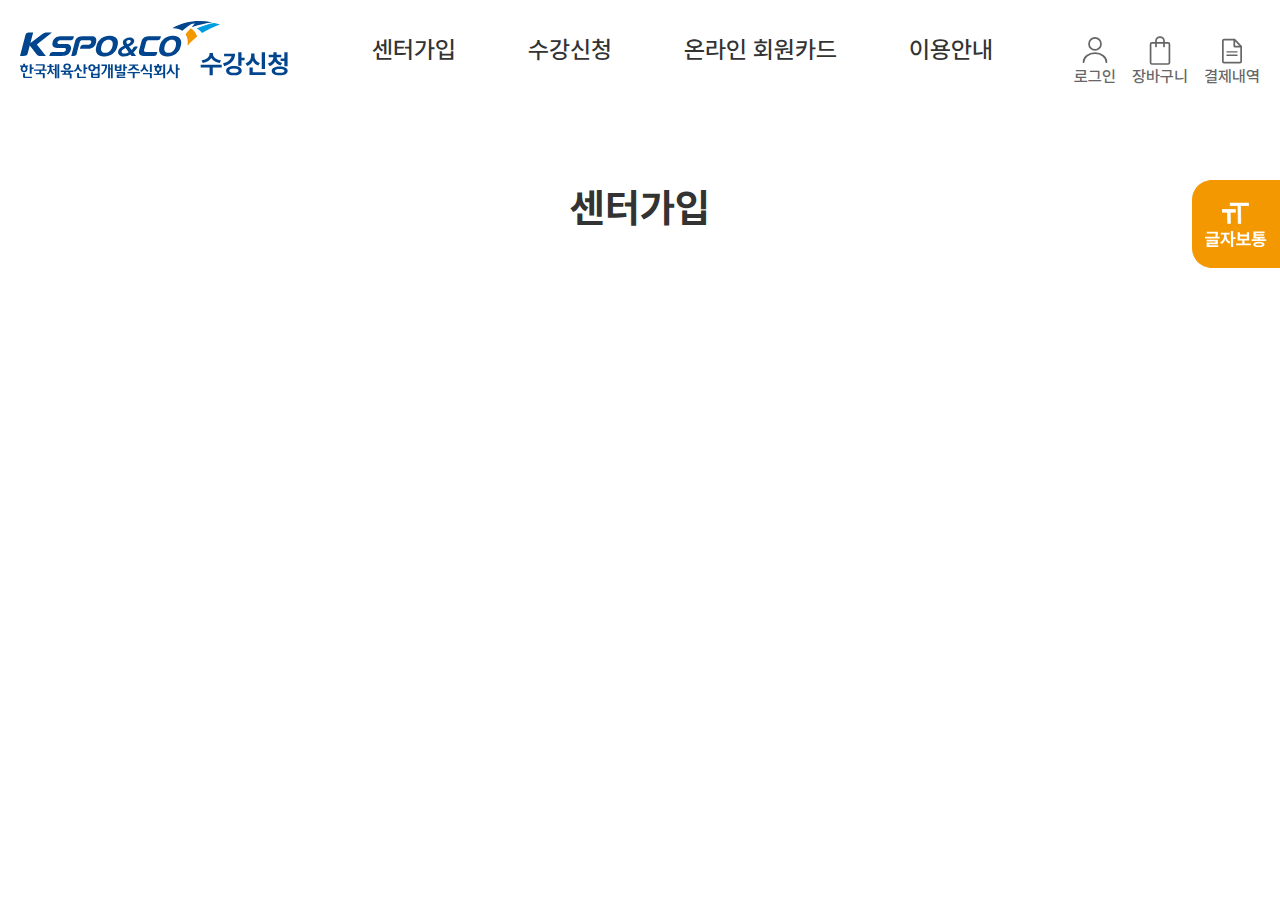
==== commit 98974ff6: ":lipstick: 웹표준/접근성 관련 가이드 작업 진행중3" ====
--- a/views/user/cs_center_join.html
+++ b/views/user/cs_center_join.html
@@ -50,7 +50,7 @@
             <ul class="pc-only-f">
                 <li><a href="../user/cs_center_join.html">센터가입</a></li>
                 <li><a href="../user/cs_course_registration.html">수강신청</a></li>
-                <li><a href="../user/cs_mobile_user_card.html">모바일 회원카드</a></li>
+                <li><a href="../user/cs_mobile_user_card.html">온라인 회원카드</a></li>
                 <li><a href="#">이용안내</a></li>
             </ul>
             <!-- mobile 에서의 gnb -->
@@ -60,7 +60,7 @@
             </div>
             <div class="sidebar-menu-wrap">
                 <ul class="sidebar-list mobile-only">
-                    <li><a href="../user/cs_mobile_user_card.html">모바일 회원카드</a></li>
+                    <li><a href="../user/cs_mobile_user_card.html">온라인 회원카드</a></li>
                     <li><a href="../user/cs_center_join.html">센터가입</a></li>
                     <li><a href="../user/cs_course_registration.html">수강신청</a></li>
                     <li><a href="../user/cs_shopping_cart.html">장바구니</a></li>
--- a/resources/css/main.css
+++ b/resources/css/main.css
@@ -3,6 +3,24 @@
 @import "reset.css";
 @import "common.css";
 @import "modal.css";
+/* [전체] 공통 */
+*{color:inherit;font-family:inherit;font-size:inherit;font-weight:inherit;line-height:1.4;word-break:break-all;padding:0;margin:0;box-sizing:border-box;}
+html, body{height:100%;font-family:"Pretendard", sans-serif;font-weight:var(--fw-regular);}
+#skip-nav {position: fixed;left: 0;top: -40px;width: 100%;line-height: 40px;text-align: center;background-color: rgba(0, 0, 0, 0.8);color: #ffffff;z-index: 1000000;transition: top 0.3s;box-sizing: border-box;}
+#skip-nav:focus {top:0;border:5px solid #6dd585;border-radius:8px;}
+.blind{height:1px;width: 1px;position: absolute;overflow: hidden;clip: rect(1px 1px 1px 1px);margin: 0;}
+.visually-hidden {position:absolute;width:1px;height:1px;margin:-1px;padding:0;overflow:hidden;clip:rect(0,0,0,0);border:0;white-space: nowrap;}
+.pc-only {display:block!important;}
+.pc-only-f {display:flex!important;}
+.pc-only-cell {display:table-cell!important;}
+.pc-only-tc {display:table-caption!important;}
+.mobile-only {display:none!important;}
+.mobile-only-f {display:none!important;}
+.mobile-only-cell {display:none!important;}
+.mobile-only-tc {display:none!important;}
+.mobile-only-tr {display:none!important;}
+.body-lg-only-tc {display:none!important;}
+body.no-scroll {overflow: hidden; /* 스크롤 막기 */}
 
 body.loading {visibility: hidden}
 /* 초기화가 끝난 후 visibility 복구 */
@@ -70,6 +88,7 @@
 
 /* 공통 */
 .flex-wrap {width:100%;display:flex;gap:20px;}
+.flex-wrap.w-auto {width:auto;}
 .flex-wrap.end {justify-content:flex-end;}
 .flex-wrap.between {justify-content:space-between;}
 .flex-wrap.center {justify-content:center;}
@@ -77,6 +96,8 @@
 .flex-wrap.al-center{align-items:center;}
 .flex-wrap.col-ver{flex-direction:column;}
 .flex-wrap.gap-auto{gap:0;}
+.flex-wrap.gap4 {gap:4px;}
+.flex-wrap.gap12 {gap:12px;}
 .flex-wrap .flex1 {flex:1;}
 span.title-wrap{display:block;}
 span.title-wrap span {display:block;text-align:left;}
@@ -105,56 +126,62 @@
 .sub-content-box + .sub-content-box {margin-top:40px;}
 .sub-content-box [class^="sub-title"] {margin-bottom:8px;}
 .sub-title {font-size:var(--txt-size05);font-weight:var(--fw-bold);}
-.sub-title2 {font-size:var(--txt-size04);font-weight:var(--fw-bold);color:var(--color-gray);}
-
-/* 커스텀 테이블 (original table) */
-.custom-table-wrap {border-radius:4px;border:2px solid var(--table-border-color);overflow:hidden}
-.custom-table {width: 100%;height: 100%;}
-.custom-table + .custom-table {border-left:1px solid var(--table-border-color)}
-.custom-table table {width: 100%}
-.custom-table tr > th {height:48px;  overflow: hidden;box-sizing:border-box;padding:2px 2px;background-color:var(--table-cell-bg);border-bottom:1px solid var(--table-border-color);border-right:1px solid var(--table-border-color);}
-.custom-table td {padding:2px 2px;border-bottom:1px solid var(--table-border-color);border-right:1px solid var(--table-border-color);}
-.custom-table th.col1-2-3 {height:72px;}
-.custom-table th.col1-3-4 {height:64px;}
-.custom-table th.mw-75 {min-width:75px;}
-/*.custom-table td.col1-5 {height:69px;}*/
+.sub-title2 {font-size:var(--txt-size04);font-weight:var(--fw-bold);}
+
+/* 개인정보처리방침 텍스트 박스 */
+.gray-box {width:100%;height:377px;overflow-y:auto;border:1px solid var(--border-color);padding:8px;}
+.pre{margin:0;font-family:inherit;font-size:var(--txt-size02);font-weight:var(--fw-medium);color:var(--color-black);}
+
+/* 커스텀 info 테이블 (정보 전달용) */
+.custom-info-table-wrap {border-radius:4px;border:2px solid var(--table-border-color);overflow:hidden}
+.custom-info-table {width: 100%;height: 100%;}
+.custom-info-table + .custom-info-table {border-left:1px solid var(--table-border-color)}
+.custom-info-table table {width: 100%}
+.custom-info-table tr > th {height:48px;overflow: hidden;box-sizing:border-box;padding:2px 2px;background-color:var(--table-cell-bg);border-bottom:1px solid var(--table-border-color);border-right:1px solid var(--table-border-color);}
+.custom-info-table td {padding:2px 2px;border-bottom:1px solid var(--table-border-color);border-right:1px solid var(--table-border-color);}
+.custom-info-table th.col1-2-3 {height:72px;}
+.custom-info-table th.col1-3-4 {height:64px;}
+.custom-info-table th.mw-75 {min-width:75px;}
+.custom-info-table .th-wrap {display:flex;justify-content:center;font-size:var(--txt-size02);font-weight:var(--fw-bold);color:var(--color-gray);}
+.custom-info-table .td-wrap {display:flex;justify-content:center;text-align:center;}
+.custom-info-table .td-wrap.left {text-align:left;}
+.custom-info-table td.pd-sm {padding:2px 21px}
+
+.custom-info-table .no-bl {border-left: 0;}
+.custom-info-table .no-br {border-right: 0;}
+.custom-info-table .no-bb {border-bottom: 0;}
+
+@media (max-width:1200px) {
+    .custom-info-table + .custom-info-table {border-left:0;}
+}
+
+/* 커스텀 테이블 (장바구니 용) */
+.custom-table {width:100%;border-radius:4px;border:1px solid var(--table-border-color);overflow:hidden;}
+.custom-table > table {width:100%;}
+.custom-table thead {border-bottom:1px solid var(--table-border-color);}
+.custom-table thead th {padding:12px;background-color:var(--table-cell-bg);}
+.custom-table thead th + th {border-left:1px solid var(--table-border-color);}
+.custom-table tbody td {padding:8px 12px;transition:background-color 0.3s}
+.custom-table tbody td + td {border-left:1px solid var(--table-border-color);}
+.custom-table tbody tr + tr {border-top:1px solid var(--table-border-color);}
+.custom-table tbody tr:hover td{background-color:var(--color-primary-light);}
 .custom-table .th-wrap {display:flex;justify-content:center;font-size:var(--txt-size02);font-weight:var(--fw-bold);color:var(--color-gray);}
-.custom-table .td-wrap {display:flex;justify-content:center;text-align:center;}
-.custom-table .td-wrap.left {text-align:left;}
-.custom-table td.pd-sm {padding:2px 21px}
-
-.custom-table .no-bl {border-left: 0;}
-.custom-table .no-br {border-right: 0;}
-.custom-table .no-bb {border-bottom: 0;}
-
-/* custom table */
-.table {display: grid;width: 100%;border: 1px solid var(--table-border-color);}
-/* custom table : 그리드 수 */
-.table[data-colums="7"] {grid-template-columns:repeat(7, 1fr);}
-/*.table[data-rows="12"] {grid-template-rows: repeat(12, 1fr);}*/
-/* custom table */
-.table-header, .table-row {display: contents;}
-.table-header div, .table-row div {display:inline-flex;justify-content:center;align-items:center;padding: 12px;text-align: center;}
-.table div[role="columnheader"] {font-weight: bold;background: var(--table-cell-bg);}
-.table-row div {font-weight:var(--fw-medium);background:var(--table-cell-td-bg);}
-/* custom table > border */
-.table-header div,
-.table-row div {border-left:1px solid var(--table-border-color);border-bottom: 1px solid var(--table-border-color);}
-.table-row:last-child div{border-bottom: 0;}
-.no-bl {border-left: 0;}
-.no-br {border-right: 0;}
-.no-bb {border-bottom: 0;}
-
-.colspan-2 {grid-column: span 2;}
-.colspan-3 {grid-column: span 3;}
-.rowspan-2 {grid-row: span 2;}
-.rowspan-3 {grid-row: span 3;}
-.rowspan-4 {grid-row: span 4;}
-.rowspan-12 {grid-row: span 12;}
-/* 여기에 fractional rowspan을 위해 height를 지정한 스타일을 적용 */
-.rowspan-1-5 {grid-row: span 2; /* 사실상 1.5행으로 맞추기 위해 두 행에 걸쳐져 있도록 설정 */}
-.grid-row-1 {grid-row: 1;}
-
+.custom-table .td-wrap {display:flex;justify-content:center;align-items:center;font-size:var(--txt-size02);font-weight:var(--fw-medium);color:var(--color-black);}
+.custom-table .td-wrap.start{justify-content:flex-start;}
+.custom-table td.al-start{vertical-align: super;}
+.custom-table tfoot {border-top:1px solid var(--table-border-color);background-color:var(--color-primary-light);}
+.custom-table tfoot td {padding:31px 12px;}
+/* 커스텀 테이블 > 장바구니 합산 */
+.total-wrap {max-width:950px;width:100%;display:flex;justify-content:space-evenly;align-items:center;gap:40px;}
+.total-wrap .flex-wrap {width:auto;}
+.ico-box { width:24px;height:24px;flex-shrink: 0;}
+.ico-box.minus {background:url(../images/ico/ico_circle_minus.svg) center center no-repeat;background-size:24px;}
+.ico-box.plus {background:url(../images/ico/ico_circle_plus.svg) center center no-repeat;background-size:24px;}
+.ico-box.equal {background:url(../images/ico/ico_circle_equal.svg) center center no-repeat;background-size:24px;}
+
+@media (max-width:768px) {
+    .custom-table tfoot td {padding:16px 12px;}
+}
 
 /* dim */
 .dim {display:none;position:fixed;top:0;left:0;width:100%;height:100vh;background:rgba(0,0,0,0.25);z-index:100002;opacity:1;transition:opacity 0.3s;}
@@ -176,18 +203,19 @@
 
 /* 탭 */
 .tab-wrap {position:relative;}
-.tab-wrap .first-depth {display:flex;align-items:center;}
+.tab-wrap .first-depth {display:flex;align-items:center;justify-content:center;}
 .tab-wrap .first-depth > li {flex:1;height:64px;border-top:1px solid var(--border-color);border-bottom:1px solid var(--border-color);}
 .tab-wrap .first-depth > li > .tab-box {display:none;}
 .tab-wrap .first-depth > li.active > .tab-box {display:flex;}
 .tab-box {position:absolute;left:0;top:104px;width:100%;}
 .tab-wrap .first-depth > li > button {width:100%;height:100%;display:flex;justify-content:center;align-items:center;text-align:center;font-size:var(--txt-size04);font-weight:var(--fw-medium);color:var(--color-gray);}
 .tab-wrap .first-depth > li + li {border-left:1px solid var(--border-color);}
+.tab-wrap .first-depth > li:last-child {border-right:1px solid var(--border-color);border-radius:0 4px 4px 0;overflow:hidden;}
 .tab-wrap .first-depth > li:first-child {border-left:1px solid var(--border-color);border-radius:4px 0 0 4px;overflow:hidden;}
-.tab-wrap .first-depth > li:last-child {border-right:1px solid var(--border-color);border-radius:0 4px 4px 0;overflow:hidden;}
+.tab-wrap .first-depth > li:first-child:last-child {border-radius: 4px;}
 .tab-wrap .first-depth > li.active {border-top-color:var(--color-primary);border-bottom-color:var(--color-primary);}
+.tab-wrap .first-depth > li:last-child.active {border-right-color:var(--color-primary);}
 .tab-wrap .first-depth > li:first-child.active {border-right-color:var(--color-primary);}
-.tab-wrap .first-depth > li:last-child.active {border-right-color:var(--color-primary);}
 .tab-wrap .first-depth > li.active > button {font-weight:var(--fw-bold);color:var(--color-white);background-color:var(--color-primary);}
 
 @media (max-width:767px) {
@@ -255,10 +283,12 @@
         z-index: -1;
         top: 64px; /* 모바일에서 탭 박스 위치 조정 */
     }
-
-
-}
-
+}
+
+/* 개인정보 처리방침 페이지 이용약관 */
+.gray-box + .agree-box {margin-top:12px;}
+.agree-box {display:flex;flex-direction:column;gap:8px;}
+.agree-radio-wrap {gap:8px;}
 
 
 
@@ -299,8 +329,13 @@
     /* 공통 */
     .pc-only {display:none!important;}
     .pc-only-f {display:none!important;}
+    .pc-only-cell {display:none!important;}
+    .pc-only-tc {display:none!important;}
     .mobile-only {display:block!important;}
     .mobile-only-f {display:flex!important;}
+    .mobile-only-cell {display:table-cell!important;}
+    .mobile-only-tc {display:table-column!important;}
+    .mobile-only-tr {display:table-row!important;}
 
     /* 공통 */
     .flex-wrap.mo-col {flex-direction: column;}
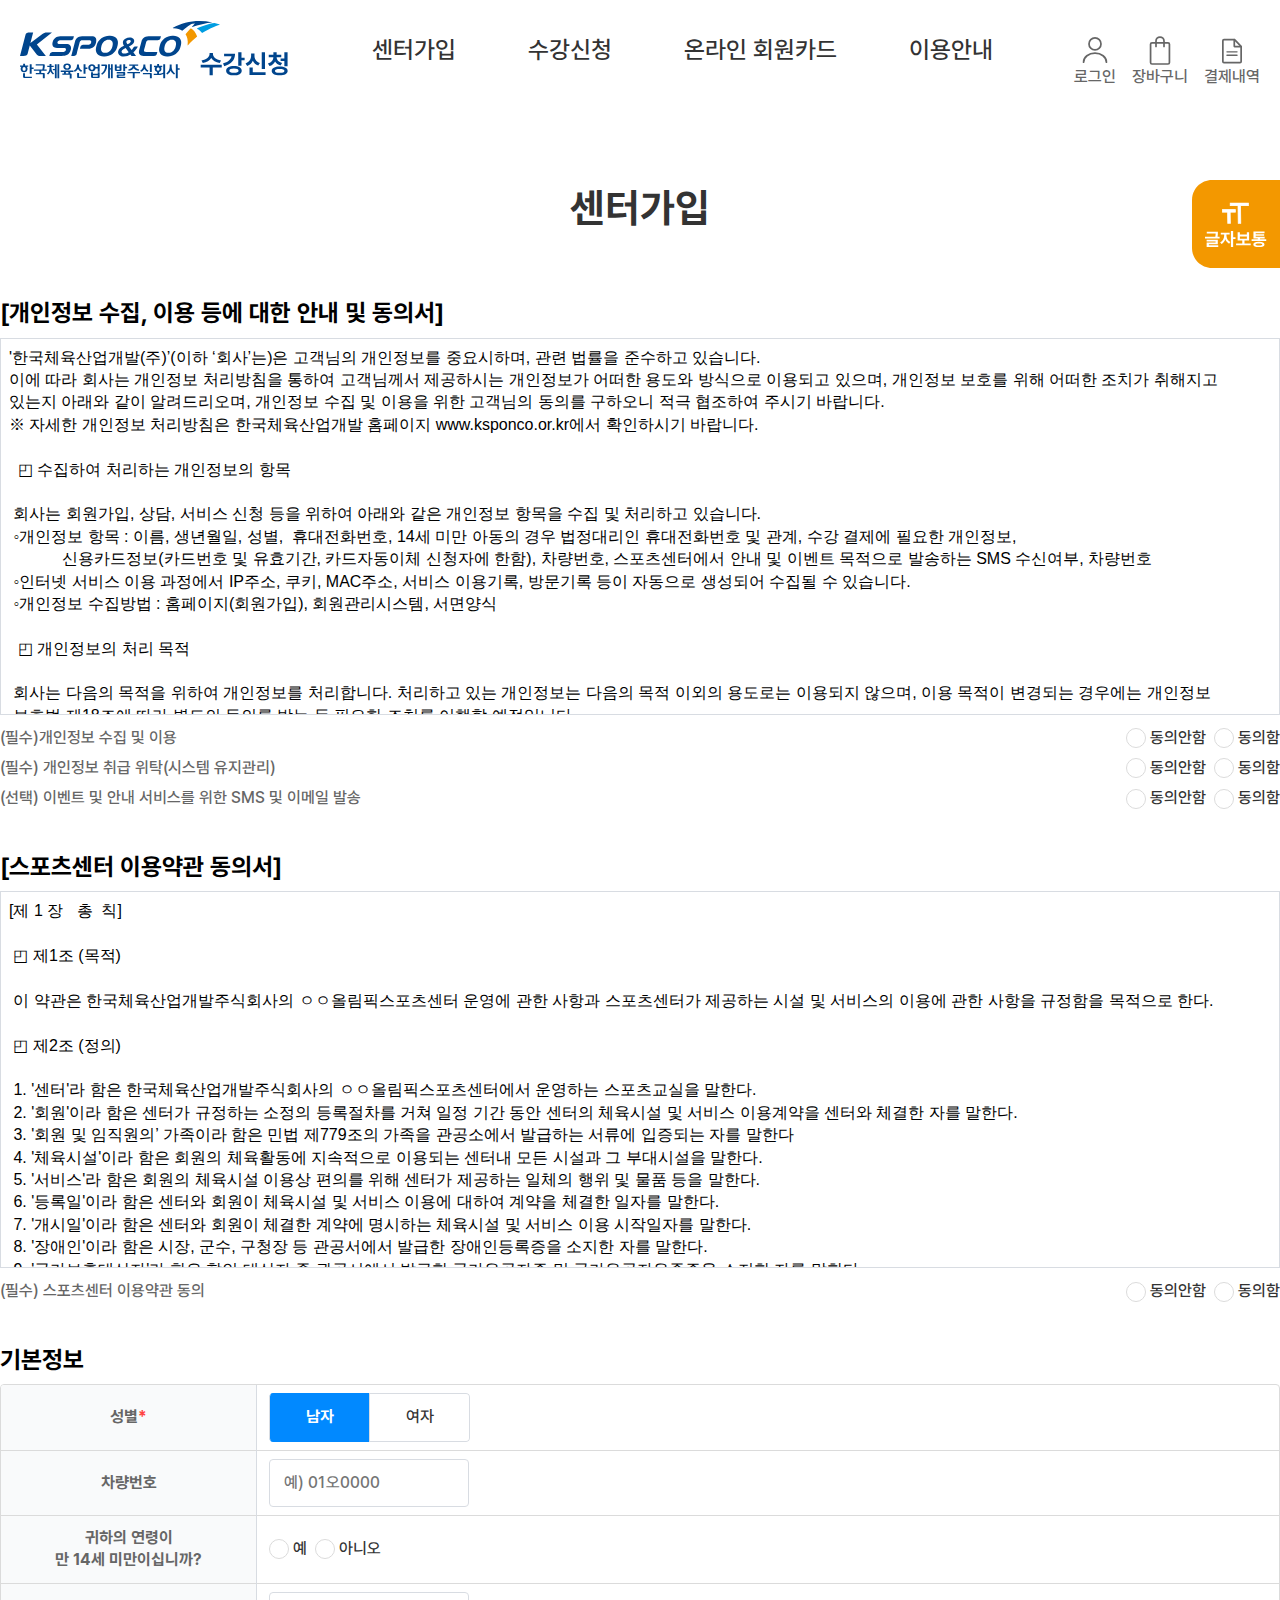
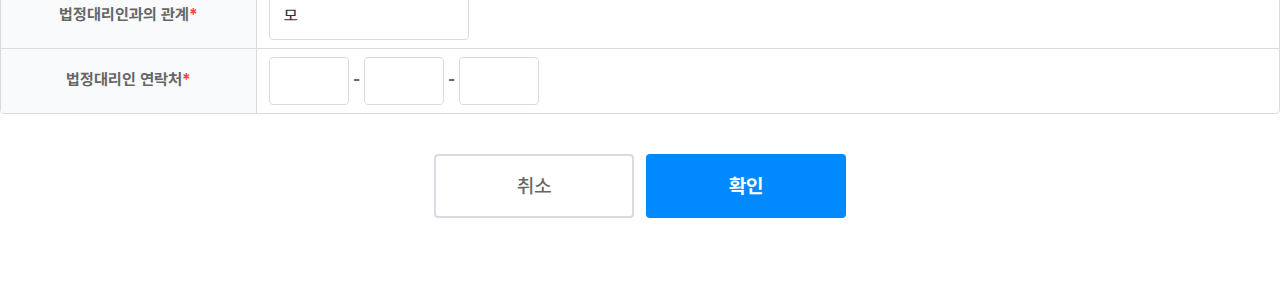
==== commit 954e8eeb: ":lipstick: 로그인 페이지 추가" ====
--- a/views/user/cs_center_join.html
+++ b/views/user/cs_center_join.html
@@ -55,7 +55,7 @@
             </ul>
             <!-- mobile 에서의 gnb -->
             <div class="sidebar-title-wrap mobile-only-f">
-                <button type="button" class="user-btn">로그인</button>
+                <a href="../user/login.html" class="user-btn">로그인</a>
                 <button type="button" class="close-btn"><span class="visually-hidden">닫기</span></button>
             </div>
             <div class="sidebar-menu-wrap">
@@ -70,12 +70,12 @@
             </div>
         </nav>
         <div class="btn-wrap pc-only-f">
-            <a href="#" class="ico-user"><span>로그인</span></a>
+            <a href="../user/login.html" class="ico-user"><span>로그인</span></a>
             <a href="../user/cs_shopping_cart.html" class="ico-bag"><span>장바구니</span></a>
             <a href="../user/cs_payment_history.html" class="ico-pay"><span>결제내역</span></a>
         </div>
         <div class="btn-wrap sm mobile-only-f">
-            <a href="#" class="ico-btn ico-user"><span class="visually-hidden">로그인</span></a>
+            <a href="../user/login.html" class="ico-btn ico-user"><span class="visually-hidden">로그인</span></a>
             <a href="#" class="ico-btn ico-bc"><span class="visually-hidden">바코드</span></a>
             <button type="button" class="ico-btn ico-hamburger"><span class="visually-hidden">메뉴 열기</span></button>
         </div>
@@ -85,56 +85,247 @@
 <!-- 메인 -->
 <main id="main">
     <div class="inner-wrap">
-        <div class="title-wrap sub-ver">
+        <div class="title-wrap sub-ver lg">
             <h2>센터가입</h2>
         </div>
-        <!-- 1. 라디오 버튼 -->
+        <div class="content-box">
+            <!-- 1. 개인정보 수집, 이용 등에 대한 안내 및 동의서 -->
+            <div class="sub-content-box">
+                <h3 class="sub-title">[개인정보 수집, 이용 등에 대한 안내 및 동의서]</h3>
+                <div class="gray-box">
+<pre>
+'한국체육산업개발(주)’(이하 ‘회사’는)은 고객님의 개인정보를 중요시하며, 관련 법률을 준수하고 있습니다.
+이에 따라 회사는 개인정보 처리방침을 통하여 고객님께서 제공하시는 개인정보가 어떠한 용도와 방식으로 이용되고 있으며, 개인정보 보호를 위해 어떠한 조치가 취해지고
+있는지 아래와 같이 알려드리오며, 개인정보 수집 및 이용을 위한 고객님의 동의를 구하오니 적극 협조하여 주시기 바랍니다.
+※ 자세한 개인정보 처리방침은 한국체육산업개발 홈페이지 www.ksponco.or.kr에서 확인하시기 바랍니다.
+ 
+  ◰ 수집하여 처리하는 개인정보의 항목
+ 
+ 회사는 회원가입, 상담, 서비스 신청 등을 위하여 아래와 같은 개인정보 항목을 수집 및 처리하고 있습니다.
+ ◦개인정보 항목 : 이름, 생년월일, 성별,  휴대전화번호, 14세 미만 아동의 경우 법정대리인 휴대전화번호 및 관계, 수강 결제에 필요한 개인정보,
+            신용카드정보(카드번호 및 유효기간, 카드자동이체 신청자에 한함), 차량번호, 스포츠센터에서 안내 및 이벤트 목적으로 발송하는 SMS 수신여부, 차량번호
+ ◦인터넷 서비스 이용 과정에서 IP주소, 쿠키, MAC주소, 서비스 이용기록, 방문기록 등이 자동으로 생성되어 수집될 수 있습니다.                        
+ ◦개인정보 수집방법 : 홈페이지(회원가입), 회원관리시스템, 서면양식
+ 
+  ◰ 개인정보의 처리 목적
+ 
+ 회사는 다음의 목적을 위하여 개인정보를 처리합니다. 처리하고 있는 개인정보는 다음의 목적 이외의 용도로는 이용되지 않으며, 이용 목적이 변경되는 경우에는 개인정보
+ 보호법 제18조에 따라 별도의 동의를 받는 등 필요한 조치를 이행할 예정입니다.
+ ◦회원관리 - 회원제 서비스 이용에 따른 본인확인, 개인식별, 불량회원의 부정이용 방지와 비인가 사용 방지, 가입의사 확인, 연령확인, 만 14세 미만 아동 개인정보 수집 시
+법정대리인 동의여부 확인, 불만 처리 등 민원처리, 고지사항 전달, 구매 및 요금 결재, 물품배송, 금융거래시 본인 인증 및 금융 서비스 등을 목적으로 개인정보를
+</pre>
+                </div>
+                <div class="agree-box">
+                    <div class="flex-wrap al-center between">
+                        <p class="txt-sm fw-medium c-gray">(필수)개인정보 수집 및 이용</p>
+                        <div class="flex-wrap w-auto agree-radio-wrap ">
+                            <label class="radio-wrap">
+                                <input type="radio" name="type1" aria-checked="false">
+                                <span class="radiomark" aria-hidden="true"></span>
+                                <span>동의안함</span>
+                            </label>
+                            <label class="radio-wrap">
+                                <input type="radio" name="type1"  aria-checked="false">
+                                <span class="radiomark" aria-hidden="true"></span>
+                                <span>동의함</span>
+                            </label>
+                        </div>
+                    </div>
+                    <div class="flex-wrap al-center between">
+                        <p class="txt-sm fw-medium c-gray">(필수) 개인정보 취급 위탁(시스템 유지관리)</p>
+                        <div class="flex-wrap w-auto agree-radio-wrap">
+                            <label class="radio-wrap">
+                                <input type="radio" name="type2" aria-checked="false">
+                                <span class="radiomark" aria-hidden="true"></span>
+                                <span>동의안함</span>
+                            </label>
+                            <label class="radio-wrap">
+                                <input type="radio" name="type2"  aria-checked="false">
+                                <span class="radiomark" aria-hidden="true"></span>
+                                <span>동의함</span>
+                            </label>
+                        </div>
+                    </div>
+                    <div class="flex-wrap al-center between">
+                        <p class="txt-sm fw-medium c-gray">(선택) 이벤트 및 안내 서비스를 위한 SMS 및 이메일 발송</p>
+                        <div class="flex-wrap w-auto agree-radio-wrap">
+                            <label class="radio-wrap">
+                                <input type="radio" name="type3" aria-checked="false">
+                                <span class="radiomark" aria-hidden="true"></span>
+                                <span>동의안함</span>
+                            </label>
+                            <label class="radio-wrap">
+                                <input type="radio" name="type3"  aria-checked="false">
+                                <span class="radiomark" aria-hidden="true"></span>
+                                <span>동의함</span>
+                            </label>
+                        </div>
+                    </div>
+                </div>
+
+            </div>
+            <!-- 2. 스포츠센터 이용약관 동의서 -->
+            <div class="sub-content-box">
+                <h3 class="sub-title">[스포츠센터 이용약관 동의서]</h3>
+                <div class="gray-box">
+<pre>
+[제 1 장   총  칙]
+ 
+ ◰ 제1조 (목적)
+    
+ 이 약관은 한국체육산업개발주식회사의 ㅇㅇ올림픽스포츠센터 운영에 관한 사항과 스포츠센터가 제공하는 시설 및 서비스의 이용에 관한 사항을 규정함을 목적으로 한다.
+ 
+ ◰ 제2조 (정의)
+ 
+ 1. '센터'라 함은 한국체육산업개발주식회사의 ㅇㅇ올림픽스포츠센터에서 운영하는 스포츠교실을 말한다.
+ 2. '회원'이라 함은 센터가 규정하는 소정의 등록절차를 거쳐 일정 기간 동안 센터의 체육시설 및 서비스 이용계약을 센터와 체결한 자를 말한다.
+ 3. '회원 및 임직원의’ 가족이라 함은 민법 제779조의 가족을 관공소에서 발급하는 서류에 입증되는 자를 말한다
+ 4. '체육시설'이라 함은 회원의 체육활동에 지속적으로 이용되는 센터내 모든 시설과 그 부대시설을 말한다.
+ 5. '서비스'라 함은 회원의 체육시설 이용상 편의를 위해 센터가 제공하는 일체의 행위 및 물품 등을 말한다.
+ 6. '등록일'이라 함은 센터와 회원이 체육시설 및 서비스 이용에 대하여 계약을 체결한 일자를 말한다.
+ 7. '개시일'이라 함은 센터와 회원이 체결한 계약에 명시하는 체육시설 및 서비스 이용 시작일자를 말한다.
+ 8. '장애인'이라 함은 시장, 군수, 구청장 등 관공서에서 발급한 장애인등록증을 소지한 자를 말한다.
+ 9. '국가보훈대상자'라 함은 할인 대상자 중 관공서에서 발급한 국가유공자증 및 국가유공자유족증을 소지한 자를 말한다.
+ 10. '기초생활수급자'라 함은 '국민기초생활보장법'에 따라 국가 또는 지방자치단체로부터 급여를 받고 있으며, 수급자 증명서를 소지한 자를 말한다.
+ 
+</pre>
+                </div>
+                <div class="agree-box">
+                    <div class="flex-wrap al-center between">
+                        <p class="txt-sm fw-medium c-gray">(필수) 스포츠센터 이용약관 동의</p>
+                        <div class="flex-wrap w-auto agree-radio-wrap ">
+                            <label class="radio-wrap">
+                                <input type="radio" name="type4" aria-checked="false">
+                                <span class="radiomark" aria-hidden="true"></span>
+                                <span>동의안함</span>
+                            </label>
+                            <label class="radio-wrap">
+                                <input type="radio" name="type4"  aria-checked="false">
+                                <span class="radiomark" aria-hidden="true"></span>
+                                <span>동의함</span>
+                            </label>
+                        </div>
+                    </div>
+                </div>
+
+            </div>
+            <!-- 3. 기본정보 -->
+            <div class="sub-content-box">
+                <h3 class="sub-title">기본정보</h3>
+                <div class="custom-table form-ver">
+                    <table>
+                        <colgroup class="pc-only-column-group">
+                            <col style="width: 20%;" />
+                            <col style="width: 80%;" />
+                        </colgroup>
+                        <colgroup class="mobile-only-column-group">
+                            <col style="width: 30%;" />
+                            <col style="width: 70%;" />
+                        </colgroup>
+                        <tbody>
+                        <tr>
+                            <th><div class="th-wrap important">성별</div></th>
+                            <td>
+                                <div class="td-wrap start">
+                                    <div class="radio-tab-wrap">
+                                        <label class="radio-tab">
+                                            <input type="radio" aria-checked="true" checked="true" name="type5">
+                                            <span>남자</span>
+                                        </label>
+                                        <label class="radio-tab">
+                                            <input type="radio" aria-checked="false" name="type5">
+                                            <span>여자</span>
+                                        </label>
+                                    </div>
+                                </div>
+                            </td>
+                        </tr>
+                        <tr>
+                            <th><div class="th-wrap">차량번호</div></th>
+                            <td>
+                                <div class="td-wrap start">
+                                    <label class="input-wrap">
+                                        <input type="text" placeholder="예) 01오0000">
+                                    </label>
+                                </div>
+                            </td>
+                        </tr>
+                        <tr>
+                            <th><div class="th-wrap">귀하의 연령이<br>만 14세 미만이십니까?</div></th>
+                            <td>
+                                <div class="td-wrap start">
+                                    <div class="flex-wrap w-auto agree-radio-wrap ">
+                                        <label class="radio-wrap">
+                                            <input type="radio" name="type6" aria-checked="false">
+                                            <span class="radiomark" aria-hidden="true"></span>
+                                            <span>예</span>
+                                        </label>
+                                        <label class="radio-wrap">
+                                            <input type="radio" name="type6"  aria-checked="false">
+                                            <span class="radiomark" aria-hidden="true"></span>
+                                            <span>아니오</span>
+                                        </label>
+                                    </div>
+                                </div>
+                            </td>
+                        </tr>
+                        <tr>
+                            <th><div class="th-wrap important">법정대리인과의 관계</div></th>
+                            <td>
+                                <div class="td-wrap start">
+                                    <label class="input-wrap">
+                                        <input type="text" placeholder="" value="모">
+                                    </label>
+                                </div>
+                            </td>
+                        </tr>
+                        <tr>
+                            <th><div class="th-wrap important">법정대리인 연락처</div></th>
+                            <td>
+                                <div class="td-wrap start number-wrap">
+                                    <label class="input-wrap size-sm">
+                                        <input type="text" placeholder="">
+                                    </label>
+                                    <span>-</span>
+                                    <label class="input-wrap size-sm">
+                                        <input type="text" placeholder="">
+                                    </label>
+                                    <span>-</span>
+                                    <label class="input-wrap size-sm">
+                                        <input type="text" placeholder="">
+                                    </label>
+                                </div>
+                            </td>
+                        </tr>
+                        </tbody>
+                    </table>
+                </div>
+
+            </div>
+            <!-- 버튼 -->
+            <div class="confirm-btn-wrap flex-wrap center">
+                <button type="button" class="btn outlined size-nm" onclick="showModal('modal2');">취소</button>
+                <button type="button" class="btn size-nm" onclick="showModal('modal2');">확인</button>
+            </div>
+        </div>
+
     </div>
 </main>
-<script>
-  $(document).ready(function () {
-    const $hamburgerBtn = $('.ico-hamburger'); // 햄버거 버튼
-    const $dimOverlay = $('#dim-overlay'); // Dim 처리 요소
-    const $sidebar = $('.sidebar'); // 사이드바 메뉴
-    const $closeBtn = $('.close-btn'); // 닫기 버튼
-    const breakpoint = 1200; // PC와 모바일을 구분할 기준 너비
-
-    // 햄버거 버튼 클릭 이벤트
-    $hamburgerBtn.on('click', function () {
-      if ($(window).width() < breakpoint) {
-        // 모바일 화면일 때만 active 클래스 추가
-        $dimOverlay.addClass('active');
-        $sidebar.addClass('active');
-        $('body').addClass('no-scroll'); // 뒷배경 스크롤 방지
-      }
-    });
-
-    // 사이드바 닫기 버튼 클릭 이벤트
-    $closeBtn.on('click', function () {
-      removeActiveClasses();
-    });
-
-    // Dim 영역 클릭 시 사이드바 닫기
-    $dimOverlay.on('click', function () {
-      removeActiveClasses();
-    });
-
-    // 윈도우 리사이즈 이벤트
-    $(window).on('resize', function () {
-      if ($(window).width() >= breakpoint) {
-        // PC 모드로 전환되면 초기화
-        removeActiveClasses();
-      }
-    });
-
-    // 상태 초기화 함수
-    function removeActiveClasses() {
-      $dimOverlay.removeClass('active');
-      $sidebar.removeClass('active');
-      $('body').removeClass('no-scroll'); // 스크롤 가능하게
-    }
-  });
-
-</script>
+
+<!-- 사용한 모달 모음 -->
+<!-- [모달] 2. 센터가입 정보입력을 중단하시겠습니까? -->
+<div id="modal2" class="modal" data-modal-type="confirm-ver">
+    <div class="modal-content sm pd-auto">
+        <div class="confirm-box">
+            <img src="../../resources/images/ico/ico_error.svg" alt="" />
+            <p class="c-em">센터가입 정보입력을 중단하시겠습니까?</p>
+            <p class="c-desc">센터가입을 취소하시면 지금까진 입력하신 <br>내용이 저장되지 않습니다.</p>
+        </div>
+        <div class="flex-wrap center">
+            <button type="button" class="btn outlined size-nm" onclick="hideModal('modal2')">중단하기</button>
+            <button type="button" class="btn size-nm" onclick="hideModal('modal2')">계속 진행하기</button>
+        </div>
+    </div>
+</div>
 </body>
 </html>--- a/resources/css/main.css
+++ b/resources/css/main.css
@@ -14,6 +14,8 @@
 .pc-only-f {display:flex!important;}
 .pc-only-cell {display:table-cell!important;}
 .pc-only-tc {display:table-caption!important;}
+.pc-only-column-group {display: table-column-group!important;}
+.mobile-only-column-group {display: none!important;}
 .mobile-only {display:none!important;}
 .mobile-only-f {display:none!important;}
 .mobile-only-cell {display:none!important;}
@@ -39,6 +41,23 @@
 .txt-size-btn.sm:hover {background:url(../images/common/txt-sm-hover.svg)center center no-repeat;background-size:contain;}
 .txt-size-btn.rg:hover {background:url(../images/common/txt-rg-hover.svg)center center no-repeat;background-size:contain;}
 .txt-size-btn.lg:hover {background:url(../images/common/txt-big-hover.svg)center center no-repeat;background-size:contain;}
+
+/* 로그인 */
+main.login {display:flex;align-items:center;justify-content:center;height:100%;background-color:var(--color-primary-light);}
+.login-box {max-width:520px;width:100%;padding:60px;border:1px solid var(--border-color);border-radius:4px;background-color:var(--color-white);}
+.login-title-wrap {display:flex;flex-direction:column;align-items:center;gap:20px;}
+.login-title-wrap >  h3 {font-size:var(--txt-size07);font-weight:var(--fw-bold);color:var(--color-black);text-align:center;margin-bottom:60px;}
+.login-input-wrap {width: 100%;}
+.login-input {width: 100%;}
+.login-input > label {font-size:var(--txt-size01);font-weight:var(--fw-medium);color:var(--color-gray);margin-bottom:2px;}
+.login-input .input-wrap2 > input {width:100%;height:40px;padding:11px 0;border-width:0 0 1px 0;border-style:solid;border-color:var(--table-border-color);}
+.login-input .input-wrap2 > input:focus{outline:none;border-bottom-color:var(--color-primary)}
+.login-input + .login-input {margin-top:20px;}
+.login-btn-wrap {margin-top:40px;}
+
+@media (max-width:767px) {
+.login-box {max-width:calc(100% - 32px);padding:40px 20px;}
+}
 
 /* header */
 header {width:100%;height:100px;display:flex;align-items:center;position:fixed;top:0;left:0;z-index:10000;background-color:var(--color-white);}
@@ -136,7 +155,7 @@
 .custom-info-table-wrap {border-radius:4px;border:2px solid var(--table-border-color);overflow:hidden}
 .custom-info-table {width: 100%;height: 100%;}
 .custom-info-table + .custom-info-table {border-left:1px solid var(--table-border-color)}
-.custom-info-table table {width: 100%}
+.custom-info-table table {width: 100%;table-layout:auto;}
 .custom-info-table tr > th {height:48px;overflow: hidden;box-sizing:border-box;padding:2px 2px;background-color:var(--table-cell-bg);border-bottom:1px solid var(--table-border-color);border-right:1px solid var(--table-border-color);}
 .custom-info-table td {padding:2px 2px;border-bottom:1px solid var(--table-border-color);border-right:1px solid var(--table-border-color);}
 .custom-info-table th.col1-2-3 {height:72px;}
@@ -157,6 +176,7 @@
 
 /* 커스텀 테이블 (장바구니 용) */
 .custom-table {width:100%;border-radius:4px;border:1px solid var(--table-border-color);overflow:hidden;}
+.custom-table.fixed-ver > table {table-layout:fixed;}
 .custom-table > table {width:100%;}
 .custom-table thead {border-bottom:1px solid var(--table-border-color);}
 .custom-table thead th {padding:12px;background-color:var(--table-cell-bg);}
@@ -164,13 +184,24 @@
 .custom-table tbody td {padding:8px 12px;transition:background-color 0.3s}
 .custom-table tbody td + td {border-left:1px solid var(--table-border-color);}
 .custom-table tbody tr + tr {border-top:1px solid var(--table-border-color);}
-.custom-table tbody tr:hover td{background-color:var(--color-primary-light);}
+.custom-table:not(.form-ver) tbody tr:hover td{background-color:var(--color-primary-light);}
 .custom-table .th-wrap {display:flex;justify-content:center;font-size:var(--txt-size02);font-weight:var(--fw-bold);color:var(--color-gray);}
+.custom-table .th-wrap.important::after {content:'*';font-size:var(--txt-size02);font-weight:var(--fw-bold);color:var(--color-red);}
+.custom-table .th-wrap.center {justify-content:center;text-align:center;}
 .custom-table .td-wrap {display:flex;justify-content:center;align-items:center;font-size:var(--txt-size02);font-weight:var(--fw-medium);color:var(--color-black);}
 .custom-table .td-wrap.start{justify-content:flex-start;}
+.custom-table .td-wrap.center{justify-content:center;text-align:center;}
 .custom-table td.al-start{vertical-align: super;}
 .custom-table tfoot {border-top:1px solid var(--table-border-color);background-color:var(--color-primary-light);}
 .custom-table tfoot td {padding:31px 12px;}
+.custom-table.form-ver th {padding:11px 22px;background-color: var(--table-cell-bg);border-right:1px solid var(--border-color);}
+.number-wrap {gap:4px;}
+.number-wrap > span {color:var(--color-gray);font-size:var(--txt-size02);font-weight:var(--fw-bold);}
+.confirm-btn-wrap {margin-top:40px;gap:12px}
+.confirm-btn-wrap.ver2 {margin-top:20px;}
+.custom-table tr.empty td {padding:70px 12px;}
+.custom-table tr.disabled *:not(.badge) {color:var(--color-light-gray)!important;}
+.empty-txt {font-size:var(--txt-size03);font-weight:var(--fw-bold);color:var(--color-gray);padding-top:88px;background:url('../images/ico/ico_bag_big.svg') center top no-repeat}
 /* 커스텀 테이블 > 장바구니 합산 */
 .total-wrap {max-width:950px;width:100%;display:flex;justify-content:space-evenly;align-items:center;gap:40px;}
 .total-wrap .flex-wrap {width:auto;}
@@ -181,8 +212,21 @@
 
 @media (max-width:768px) {
     .custom-table tfoot td {padding:16px 12px;}
-}
-
+    .custom-table tr.empty td {padding:35px 12px;}
+    .empty-txt {font-size:var(--txt-size03);font-weight:var(--fw-bold);color:var(--color-gray);padding-top:48px;background:url('../images/ico/ico_bag_big.svg') center top no-repeat;background-size:40px;}
+
+    /* 폼 입력 테이블 */
+    .custom-table.form-ver th {padding:2px 8px;}
+    .custom-table.form-ver .radio-tab-wrap {width:100%;}
+    .custom-table.form-ver .radio-tab-wrap > label {flex:1;}
+    .custom-table.form-ver .radio-tab-wrap > label > span {width: 100%;}
+    .custom-table.form-ver .input-wrap {width:100%;}
+    .confirm-btn-wrap {margin-top:12px;gap:8px;}
+    .confirm-btn-wrap > .btn.size-nm {flex:1;max-width:none;}
+}
+
+/* 커스텀 테이블 (폼 입력) */
+.custom-form-table {}
 /* dim */
 .dim {display:none;position:fixed;top:0;left:0;width:100%;height:100vh;background:rgba(0,0,0,0.25);z-index:100002;opacity:1;transition:opacity 0.3s;}
 .dim.active {display:block;opacity:1;}
@@ -202,11 +246,11 @@
 .content-box.lg {max-width:1580px;}
 
 /* 탭 */
-.tab-wrap {position:relative;}
+.tab-wrap {position:relative;z-index:0;}
 .tab-wrap .first-depth {display:flex;align-items:center;justify-content:center;}
 .tab-wrap .first-depth > li {flex:1;height:64px;border-top:1px solid var(--border-color);border-bottom:1px solid var(--border-color);}
 .tab-wrap .first-depth > li > .tab-box {display:none;}
-.tab-wrap .first-depth > li.active > .tab-box {display:flex;}
+.tab-wrap .first-depth > li.active > .tab-box {display:block;}
 .tab-box {position:absolute;left:0;top:104px;width:100%;}
 .tab-wrap .first-depth > li > button {width:100%;height:100%;display:flex;justify-content:center;align-items:center;text-align:center;font-size:var(--txt-size04);font-weight:var(--fw-medium);color:var(--color-gray);}
 .tab-wrap .first-depth > li + li {border-left:1px solid var(--border-color);}
@@ -218,39 +262,42 @@
 .tab-wrap .first-depth > li:first-child.active {border-right-color:var(--color-primary);}
 .tab-wrap .first-depth > li.active > button {font-weight:var(--fw-bold);color:var(--color-white);background-color:var(--color-primary);}
 
+
 @media (max-width:767px) {
-    .tab-wrap .first-depth {position: relative;display: block;}
+    .tab-wrap .first-depth {position: relative;display: block;;}
     .tab-wrap .first-depth > li {
         display: none;
         height: 48px; /* 모바일에서 높이 조정 */
         margin-bottom: -1px; /* border 겹침 방지 */
         border: none;
-
-    }
+        border-radius:0;
+        border:0
+    }
+    .tab-wrap .first-depth > li:first-child {border-radius:0;}
 
     .tab-wrap .first-depth > li > button {
         height: 100%;
         padding: 0 16px; /* 좌우 여백 추가 */
         justify-content: space-between; /* 텍스트와 화살표 정렬 */
-        background-color:red;
         z-index: 1000;
+        background-color:var(--color-white);
     }
 
     .tab-wrap .first-depth > li.active {
         display: block;
-        border: 1px solid var(--border-color);
-        border-radius: 4px;
+        /*border: 1px solid var(--border-color);*/
+
     }
 
     /* 열린 상태 스타일 */
     .tab-wrap .first-depth.opened > li {
         display: block;
-        border: 1px solid var(--border-color);
+        /*border: 1px solid var(--border-color);*/
     }
 
     .tab-wrap .first-depth.opened > li.active {
         border-bottom: none;
-        border-radius: 4px 4px 0 0;
+        border-radius:  0;
     }
 
     .tab-wrap .first-depth.opened > li:not(.active) {
@@ -258,10 +305,11 @@
     }
 
     .tab-wrap .first-depth.opened > li:last-child {
-        border-radius: 0 0 4px 4px;
-        border-bottom: 1px solid var(--border-color);
+        /*border-radius: 0 0 4px 4px;*/
+        /*border-bottom: 1px solid var(--border-color);*/
         margin-bottom: 0;
     }
+    .tab-wrap .first-depth > li + li {border-left:0;}
 
     /* 화살표 아이콘 */
     .tab-wrap .first-depth > li.active > button::after {
@@ -285,12 +333,60 @@
     }
 }
 
+/* 수강신청 페이지 탭 체크랩 */
+.f-modal + .cr-wrap {margin-top: 60px;}
+.check-tab-wrap {width:100%;position:relative;background-color:var(--color-primary-light);}
+.check-tab-wrap .check-scroll > ul {display:flex;}
+.check-tab-wrap .check-scroll > ul > li {flex:1;position:relative;}
+.check-tab-wrap .check-scroll > ul > li:first-child > .check-tab-btn {border-left:1px solid var(--table-border-color);}
+.check-tab-wrap .check-scroll > ul > li:first-child .sub-tab-content {border-left:1px solid var(--table-border-color);}
+.check-tab-btn {width:100%;display:flex;align-items:center;justify-content:center;gap:6px;text-align:center;padding:12px;height:48px;font-size:var(--txt-size02);font-weight:var(--fw-bold);color:var(--color-gray);background-color:var(--table-cell-bg);border-top:1px solid var(--table-border-color);border-bottom:1px solid var(--table-border-color);border-right:1px solid var(--table-border-color);}
+.isOpen {display:inline-block;width:10px;height:10px;transform:rotate(180deg);background:url("../images/ico/ico_triangle.svg") center center no-repeat;background-size:10px;}
+.isOpen.rotate{transform:rotate(0deg);}
+.check-tab-wrap .check-scroll > ul > li.active > .check-tab-btn > .isOpen {transform:rotate(0deg);}
+.sub-tab-content {position:absolute;top:48px;left:0;width:100%;height:222px;overflow-y:auto;background-color:var(--color-white);border-bottom:1px solid var(--table-border-color);border-right:1px solid var(--table-border-color);}
+.sub-tab-content > ul {display:flex;flex-direction:column;gap:4px;}
+.sub-tab-content > ul > li {display:flex;justify-content:center;padding:4px 8px;}
+.cr_box {margin-top:12px;}
+
+/* 스와이퍼 뱃지 */
+.tabSwiper .swiper-slide {width:auto!important;;}
+.badge-ver-btn {display:flex;align-items:center;gap:4px;padding:5px 12px;border-radius:20px;border:1px solid var(--border-color);font-size:var(--txt-size05);font-weight:var(--fw-medium);color:var(--color-gray);}
+
+@media(max-width:767px) {
+    .f-modal + .cr-wrap {margin-top: 20px;}
+    .check-tab-wrap {width:100%;height:100%;position:static;background-color:var(--color-white);}
+    .f-modal {display:none;width:100%;height:100%;position:fixed;top:0;left:0;background-color:rgba(0, 0, 0, 0.5);z-index: 100002;}
+    .f-modal.active {display:block;}
+    .f-modal-content {height:80vh;background-color: var(--color-white);padding-top:48px;padding-bottom:48px;border-radius: 8px; width: 100%; max-width: 100%; position: absolute; bottom:0; left: 0; }
+    .f-modal-content .title-wrap {width:100%;height:48px;display:flex;justify-content:space-between;align-items:center;padding:20px;position:absolute;left:0;top:0;border-bottom:1px solid #D8DCE2;}
+    .f-modal-content .title-wrap > h3 {font-size:var(--txt-size05);font-weight:var(--fw-bold)}
+    .f-modal-content .close-btn {width:28px;height:28px;background:url(../images/ico/ico_modal_close.svg) center center no-repeat;background-size:contain;cursor:pointer;}
+    .f-modal-body {height:calc(80vh - 48px - 48px);background:var(--color-white);position:relative;}
+    .cr_box {position:absolute;left:0;bottom:0;width:100%;}
+    .cr_box .btn {flex:1;max-width:none;border-radius:0;}
+
+    .check-tab-wrap .check-scroll > ul {flex-direction:column;}
+    .check-scroll {display:inline-block;height:100%;max-height:calc(80vh - 96px);overflow-y:auto;background-color:var(--table-cell-bg);border-right:1px solid var(--table-border-color);}
+    .check-tab-wrap .check-scroll > ul > li {width:99px;position:static;border-right:0;}
+    .check-tab-wrap .check-scroll > ul > li.active .check-tab-btn{color:var(--color-primary);}
+    .check-tab-wrap .check-scroll > ul > li .check-tab-btn {border-right: 0;}
+    .check-tab-wrap .check-scroll > ul > li:not(.active) {border:0;}
+    .check-tab-wrap .check-scroll > ul > li:first-child > .check-tab-btn {border-left:0;}
+    .check-tab-wrap .check-scroll > ul > li:first-child .sub-tab-content {border-left:0;}
+    .check-tab-btn {border-top:0;border-bottom:0;padding:7px 4px;}
+    .check-tab-btn > .isOpen {opacity: 0;width:1px;height:1px;}
+    .check-tab-btn.active {border-top:1px solid var(--table-border-color);border-bottom:1px solid var(--table-border-color);background-color:var(--color-white)}
+    .check-tab-wrap .check-scroll > ul > li:first-child .check-tab-btn.active {border-top:0;}
+    .sub-tab-content {display:none;top:0;left:108px;width:calc(100% - 108px);max-height:calc(80vh - 96px);height:100%;border:0;z-index: 0}
+    .check-tab-wrap .check-scroll > ul > li.active .sub-tab-content{display:block;}
+    .sub-tab-content > ul > li {justify-content:flex-start;}
+}
+
 /* 개인정보 처리방침 페이지 이용약관 */
 .gray-box + .agree-box {margin-top:12px;}
 .agree-box {display:flex;flex-direction:column;gap:8px;}
 .agree-radio-wrap {gap:8px;}
-
-
 
 /* [반응형] : pc */
 @media (max-width: 1760px) {
@@ -331,6 +427,8 @@
     .pc-only-f {display:none!important;}
     .pc-only-cell {display:none!important;}
     .pc-only-tc {display:none!important;}
+    .mobile-only-column-group{display: table-column-group!important;}
+    .pc-only-column-group  {display: none!important;}
     .mobile-only {display:block!important;}
     .mobile-only-f {display:flex!important;}
     .mobile-only-cell {display:table-cell!important;}
@@ -373,7 +471,8 @@
     .inner-wrap{padding-top:60px;padding-bottom:22px;}
     .content-box {max-width:100%;padding:0 16px;}
     .content-box.lg {max-width:100%;}
-
+    .content-box.no-pd {padding:0}
+    .content-box.no-pd .tab-box {padding:0 16px;}
 }
 @media (max-width: 768px) {
     /* 공통 */
@@ -385,7 +484,8 @@
     .main-con-box:hover .link-btn {background:var(--color-white) url(../images/ico/ico_arrow_sm_active.svg) center center no-repeat;background-size:20px;}
 
     /* sub-ver title */
-    .title-wrap.sub-ver {gap:8px;margin-bottom:0;padding:0 16px;}
+    .title-wrap.sub-ver {gap:8px;margin-bottom:16px;padding:0 16px;}
+    .title-wrap.sub-ver.lg {margin-bottom:28px;}
 
     /* main-con-box 색상 박스 */
     .main-con-box.type1 {padding:20px 12px;background-position:calc(100% - 12px) calc(100% - 12px);background-size: 150px;height:173px;}
@@ -418,5 +518,18 @@
     /* sidebar */
     .sidebar .sidebar-title-wrap .user-btn {/*font-size:12px;*/}
     .sidebar-list > li > a {font-size:var(--txt-size02);}
-}
-
+
+
+    /*---------------------------------*/
+    /* 서브 페이지 공통 */
+    .inner-wrap{padding-top:20px;}
+    .content-box {max-width:100%;padding:0 16px;}
+    .content-box.lg {max-width:100%;}
+
+    /* 개인정보 처리방침 페이지 이용약관 */
+    .agree-box {display:flex;flex-direction:column;gap:12px;}
+    .agree-box > .flex-wrap {flex-direction:column;align-items:flex-end;gap:8px;}
+    .agree-box > .flex-wrap > p {width: 100%;}
+    .agree-radio-wrap {gap:8px;}
+}
+
